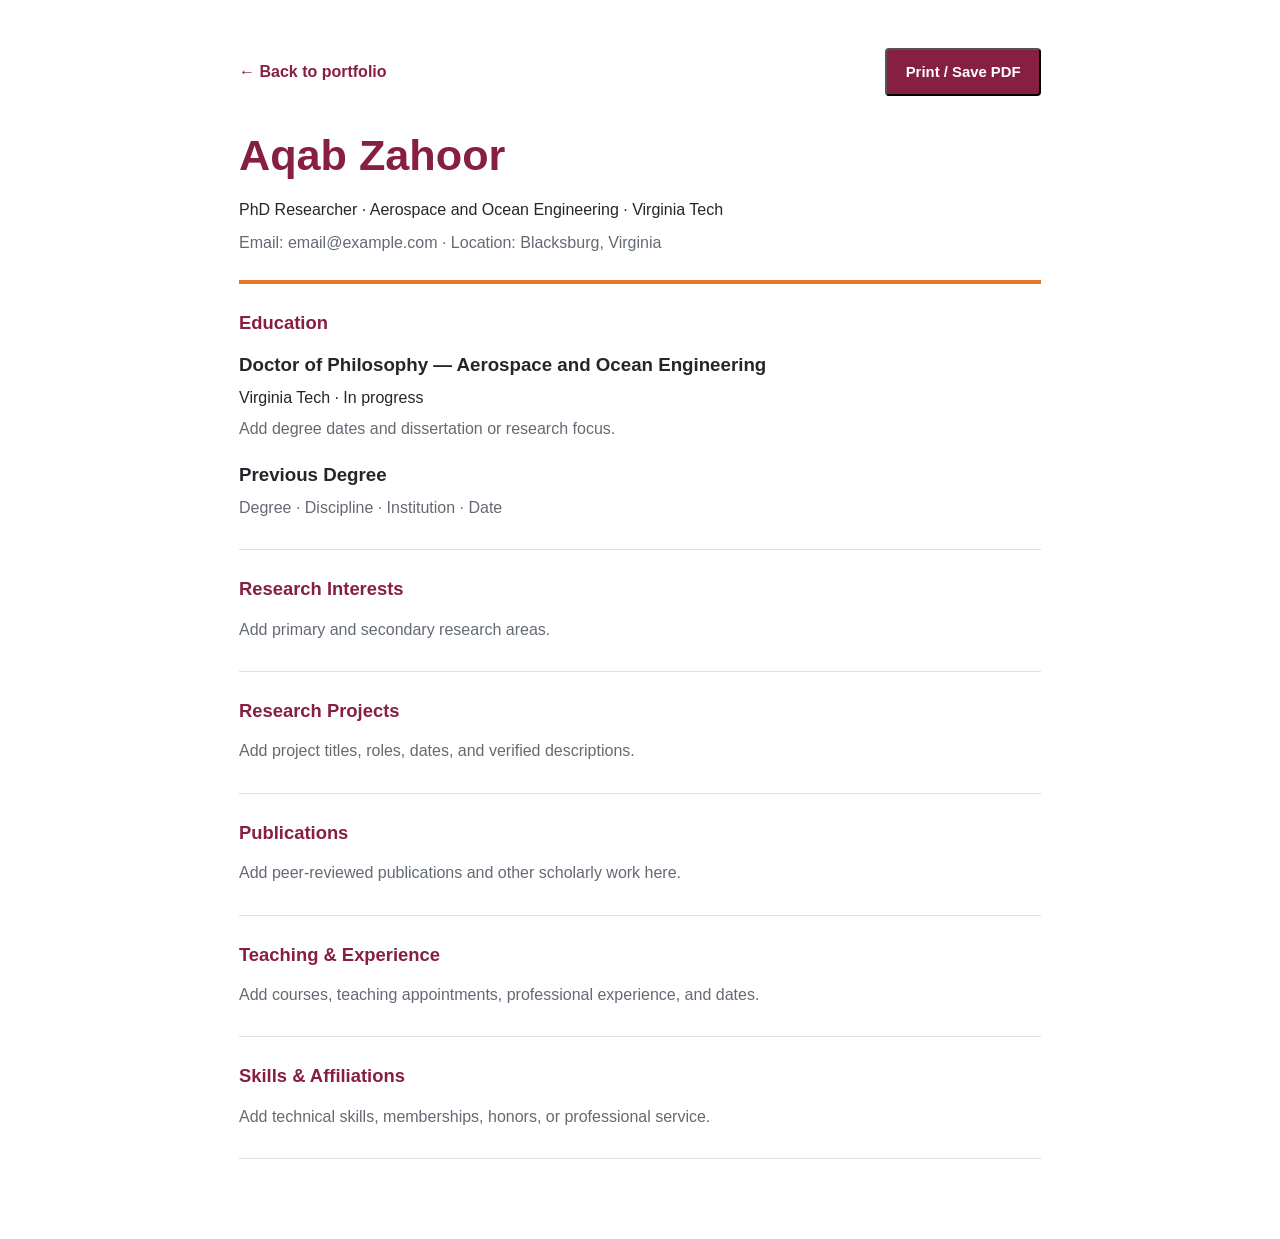
==== cv.html @ 766201db "Add responsive academic portfolio Co-authored-by: copilot-swe-agent[bot] <198982749+Copilot@users.no" ====
<!doctype html>
<html lang="en">
  <head>
    <meta charset="UTF-8">
    <meta name="viewport" content="width=device-width, initial-scale=1.0">
    <title>Curriculum Vitae | Aqab Zahoor</title>
    <link rel="stylesheet" href="styles.css">
    <style>
      .cv-page { max-width: 850px; margin: 0 auto; padding: 48px 24px 80px; }
      .cv-header { border-bottom: 4px solid var(--orange); padding-bottom: 24px; }
      .cv-header h1 { margin: 0; color: var(--maroon); font-size: 2.7rem; }
      .cv-header p { margin: 6px 0 0; }
      .cv-actions { display: flex; justify-content: space-between; align-items: center; margin-bottom: 24px; }
      .cv-section { border-bottom: 1px solid var(--line); padding: 24px 0; }
      .cv-section h2 { color: var(--maroon); font-size: 1.15rem; margin: 0 0 12px; }
      .cv-section h3 { margin: 0; }
      .cv-section p { margin: 4px 0; }
      .placeholder { color: var(--muted); }
      @media print {
        .cv-actions { display: none; }
        .cv-page { max-width: none; padding: 20px; }
      }
    </style>
  </head>
  <body>
    <main class="cv-page">
      <div class="cv-actions">
        <a class="text-link" href="index.html">← Back to portfolio</a>
        <button class="button button-primary" type="button" onclick="window.print()">Print / Save PDF</button>
      </div>
      <header class="cv-header">
        <h1>Aqab Zahoor</h1>
        <p>PhD Researcher · Aerospace and Ocean Engineering · Virginia Tech</p>
        <p class="placeholder">Email: email@example.com · Location: Blacksburg, Virginia</p>
      </header>
      <section class="cv-section">
        <h2>Education</h2>
        <h3>Doctor of Philosophy — Aerospace and Ocean Engineering</h3>
        <p>Virginia Tech · In progress</p>
        <p class="placeholder">Add degree dates and dissertation or research focus.</p>
        <h3 style="margin-top: 18px;">Previous Degree</h3>
        <p class="placeholder">Degree · Discipline · Institution · Date</p>
      </section>
      <section class="cv-section">
        <h2>Research Interests</h2>
        <p class="placeholder">Add primary and secondary research areas.</p>
      </section>
      <section class="cv-section">
        <h2>Research Projects</h2>
        <p class="placeholder">Add project titles, roles, dates, and verified descriptions.</p>
      </section>
      <section class="cv-section">
        <h2>Publications</h2>
        <p class="placeholder">Add peer-reviewed publications and other scholarly work here.</p>
      </section>
      <section class="cv-section">
        <h2>Teaching &amp; Experience</h2>
        <p class="placeholder">Add courses, teaching appointments, professional experience, and dates.</p>
      </section>
      <section class="cv-section">
        <h2>Skills &amp; Affiliations</h2>
        <p class="placeholder">Add technical skills, memberships, honors, or professional service.</p>
      </section>
    </main>
  </body>
</html>
---- styles.css ----
:root {
  --maroon: #861f41;
  --maroon-dark: #5f102e;
  --orange: #e87722;
  --ink: #24262b;
  --muted: #646a73;
  --cream: #f8f5f2;
  --line: #e5dfdc;
  --white: #fff;
}

* { box-sizing: border-box; }
html { scroll-behavior: smooth; }
body {
  margin: 0;
  color: var(--ink);
  background: var(--white);
  font-family: Inter, "Segoe UI", Arial, sans-serif;
  line-height: 1.65;
}
a { color: inherit; }
.sr-only {
  position: absolute;
  width: 1px;
  height: 1px;
  padding: 0;
  margin: -1px;
  overflow: hidden;
  clip: rect(0, 0, 0, 0);
  white-space: nowrap;
  border: 0;
}
.skip-link {
  position: fixed;
  left: 1rem;
  top: -5rem;
  z-index: 100;
  background: var(--white);
  color: var(--maroon);
  padding: .75rem 1rem;
}
.skip-link:focus { top: 1rem; }
.section-container { width: min(1120px, calc(100% - 48px)); margin-inline: auto; }

.site-header {
  position: sticky;
  top: 0;
  z-index: 20;
  background: rgba(255,255,255,.96);
  border-bottom: 1px solid rgba(134,31,65,.08);
  backdrop-filter: blur(10px);
}
.nav-container {
  width: min(1120px, calc(100% - 48px));
  height: 76px;
  margin-inline: auto;
  display: flex;
  align-items: center;
  justify-content: space-between;
}
.brand { display: flex; align-items: center; gap: .75rem; text-decoration: none; font-weight: 800; }
.brand-mark {
  display: grid;
  place-items: center;
  width: 43px;
  height: 43px;
  border-radius: 50%;
  background: var(--maroon);
  color: var(--white);
  letter-spacing: .04em;
}
.nav-menu { display: flex; align-items: center; gap: 1.65rem; }
.nav-menu a { text-decoration: none; font-size: .92rem; font-weight: 700; }
.nav-menu a:hover, .nav-menu a:focus { color: var(--maroon); }
.nav-menu .nav-cv {
  border: 1px solid var(--maroon);
  border-radius: 4px;
  padding: .55rem .8rem;
  color: var(--maroon);
}
.nav-toggle { display: none; }

.hero {
  min-height: 620px;
  display: grid;
  align-items: center;
  background:
    linear-gradient(120deg, rgba(134,31,65,.03), rgba(232,119,34,.06)),
    var(--white);
  border-bottom: 1px solid var(--line);
}
.hero-grid { display: grid; grid-template-columns: 1.35fr .65fr; align-items: center; gap: 6rem; }
.eyebrow {
  margin: 0 0 .7rem;
  color: var(--orange);
  font-size: .78rem;
  font-weight: 800;
  letter-spacing: .16em;
  text-transform: uppercase;
}
.hero h1 { margin: 0; font-size: clamp(3.4rem, 7vw, 6.2rem); line-height: .94; letter-spacing: -.055em; }
.hero h1 span { color: var(--maroon); }
.hero-role { margin: 1rem 0 .5rem; color: var(--maroon); font-size: 1.45rem; font-weight: 750; }
.hero-intro { max-width: 620px; color: var(--muted); font-size: 1.08rem; }
.hero-actions { display: flex; gap: .75rem; margin-top: 2rem; }
.button {
  display: inline-flex;
  min-height: 48px;
  align-items: center;
  justify-content: center;
  border-radius: 4px;
  padding: .75rem 1.15rem;
  text-decoration: none;
  font-weight: 800;
  font-size: .93rem;
}
.button-primary { background: var(--maroon); color: var(--white); }
.button-primary:hover { background: var(--maroon-dark); }
.button-secondary { border: 1px solid var(--line); color: var(--maroon); }
.hero-card {
  position: relative;
  min-height: 390px;
  display: flex;
  flex-direction: column;
  justify-content: flex-end;
  padding: 2rem;
  border-top: 5px solid var(--orange);
  background: var(--maroon);
  color: var(--white);
  box-shadow: 18px 18px 0 #eee6e3;
}
.portrait {
  position: absolute;
  top: 2.5rem;
  left: 50%;
  transform: translateX(-50%);
  width: 170px;
  height: 170px;
  display: grid;
  place-items: center;
  border-radius: 50%;
  border: 8px solid rgba(255,255,255,.14);
  background: var(--white);
  color: var(--maroon);
  font-size: 3.4rem;
  font-weight: 850;
}
.hero-card p { margin: .15rem 0; }
.profile-label { color: #f2b47e; text-transform: uppercase; letter-spacing: .12em; font-size: .7rem; font-weight: 800; }

.section { padding: 88px 0; scroll-margin-top: 76px; }
.section-tinted { background: var(--cream); }
.section-heading { margin-bottom: 2.2rem; }
.section-heading h2, .cv-banner h2 { margin: 0; font-size: clamp(2rem, 4vw, 3.2rem); line-height: 1.1; letter-spacing: -.035em; }
.about-grid { display: grid; grid-template-columns: 1.25fr .75fr; gap: 5rem; }
.about-copy h3, .education-card h3, .experience-grid h3, .contact-card h3 {
  margin: 0 0 1.2rem;
  color: var(--maroon);
  font-size: 1.25rem;
}
.about-copy p { color: var(--muted); }
.education-card { border-left: 3px solid var(--orange); padding-left: 2rem; }
.timeline-item { display: grid; grid-template-columns: 12px 1fr; gap: 1rem; margin-bottom: 1.5rem; }
.timeline-dot { width: 11px; height: 11px; margin-top: .55rem; border-radius: 50%; background: var(--orange); }
.timeline-item h4, .entry h4 { margin: 0; }
.timeline-item p { margin: .15rem 0; }
.meta { color: var(--muted); font-size: .88rem; }

.cards-grid { display: grid; grid-template-columns: repeat(3, 1fr); gap: 1.2rem; }
.card {
  min-height: 255px;
  padding: 1.75rem;
  border: 1px solid var(--line);
  border-top: 4px solid var(--maroon);
  background: var(--white);
}
.card-number { color: var(--orange); font-weight: 850; }
.card h3 { margin: 2.8rem 0 .6rem; }
.card p { color: var(--muted); }

.publication-placeholder {
  display: grid;
  grid-template-columns: 70px 1fr auto;
  align-items: center;
  gap: 1.5rem;
  border: 1px solid var(--line);
  border-left: 5px solid var(--orange);
  padding: 1.8rem;
}
.publication-icon { width: 62px; height: 62px; display: grid; place-items: center; border-radius: 50%; background: var(--cream); color: var(--maroon); font-weight: 850; }
.publication-placeholder h3 { margin: 0; }
.publication-placeholder p { margin: .3rem 0 0; color: var(--muted); }
.text-link { color: var(--maroon); text-decoration: none; font-weight: 800; white-space: nowrap; }

.experience-grid { display: grid; grid-template-columns: 1fr 1fr; gap: 2rem; }
.experience-grid article { padding: 2rem; background: var(--white); border: 1px solid var(--line); }
.entry { display: grid; grid-template-columns: 95px 1fr; gap: 1rem; }
.entry-date { color: var(--orange); font-size: .78rem; font-weight: 800; text-transform: uppercase; }
.entry p { margin: .2rem 0 0; color: var(--muted); }

.cv-banner { padding: 58px 0; background: var(--maroon); color: var(--white); }
.cv-banner-inner { display: flex; align-items: center; justify-content: space-between; gap: 2rem; }
.cv-banner .eyebrow { color: #f2ad78; }
.button-light { background: var(--white); color: var(--maroon); white-space: nowrap; }

.contact-grid { display: grid; grid-template-columns: 1fr 1fr; gap: 1.2rem; }
.contact-card { padding: 2rem; border: 1px solid var(--line); }
.contact-card a { color: var(--maroon); font-weight: 800; }
.contact-card p { color: var(--muted); }
.social-links { display: flex; flex-wrap: wrap; gap: .7rem; }
.social-links a { border: 1px solid var(--line); border-radius: 4px; padding: .55rem .75rem; text-decoration: none; }

footer { border-top: 1px solid var(--line); background: var(--cream); }
.footer-inner { min-height: 84px; display: flex; align-items: center; justify-content: space-between; }
.footer-inner a { color: var(--maroon); text-decoration: none; font-weight: 800; }

@media (max-width: 900px) {
  .nav-toggle { display: grid; gap: 5px; width: 42px; height: 42px; padding: 10px 8px; border: 0; background: transparent; }
  .nav-toggle span:not(.sr-only) { display: block; height: 2px; background: var(--maroon); }
  .nav-menu {
    display: none;
    position: absolute;
    top: 76px;
    left: 0;
    right: 0;
    padding: 1.2rem 24px 1.5rem;
    background: var(--white);
    border-bottom: 1px solid var(--line);
  }
  .nav-menu.open { display: grid; gap: .8rem; }
  .nav-menu .nav-cv { width: fit-content; }
  .hero { min-height: auto; padding: 70px 0; }
  .hero-grid { grid-template-columns: 1fr; gap: 3rem; }
  .hero-card { width: min(380px, 100%); margin-inline: auto; }
  .about-grid, .experience-grid, .contact-grid { grid-template-columns: 1fr; gap: 2.5rem; }
  .cards-grid { grid-template-columns: 1fr 1fr; }
}

@media (max-width: 620px) {
  .section-container, .nav-container { width: min(100% - 32px, 1120px); }
  .nav-container { height: 68px; }
  .nav-menu { top: 68px; }
  .brand { font-size: .92rem; }
  .brand-mark { width: 38px; height: 38px; }
  .hero h1 { font-size: clamp(3rem, 18vw, 4.5rem); }
  .hero-actions { flex-direction: column; align-items: stretch; }
  .section { padding: 64px 0; }
  .cards-grid { grid-template-columns: 1fr; }
  .publication-placeholder { grid-template-columns: 55px 1fr; }
  .publication-placeholder .text-link { grid-column: 2; }
  .publication-icon { width: 55px; height: 55px; }
  .cv-banner-inner { align-items: flex-start; flex-direction: column; }
  .entry { grid-template-columns: 1fr; }
  .footer-inner { padding: 1.2rem 0; }
}

@media print {
  .site-header, footer, .nav-toggle { display: none; }
  body { color: #000; }
}
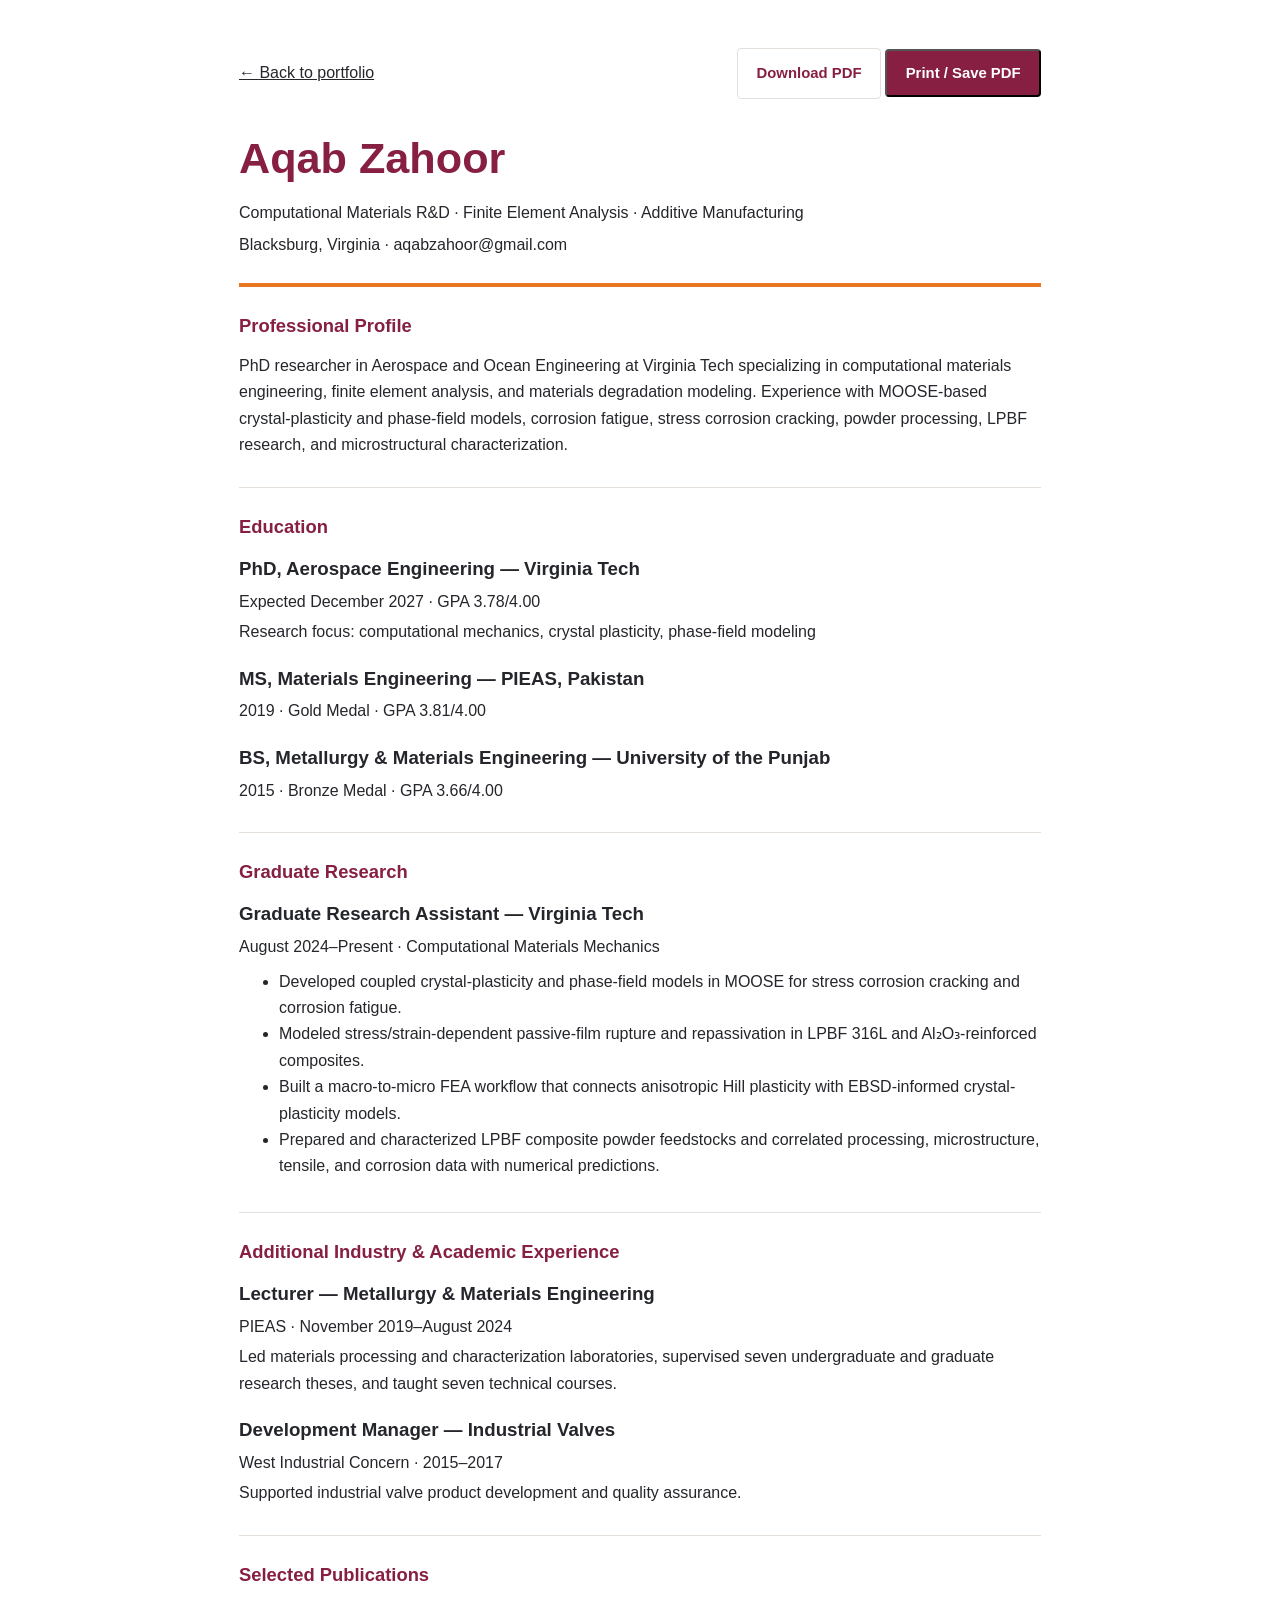
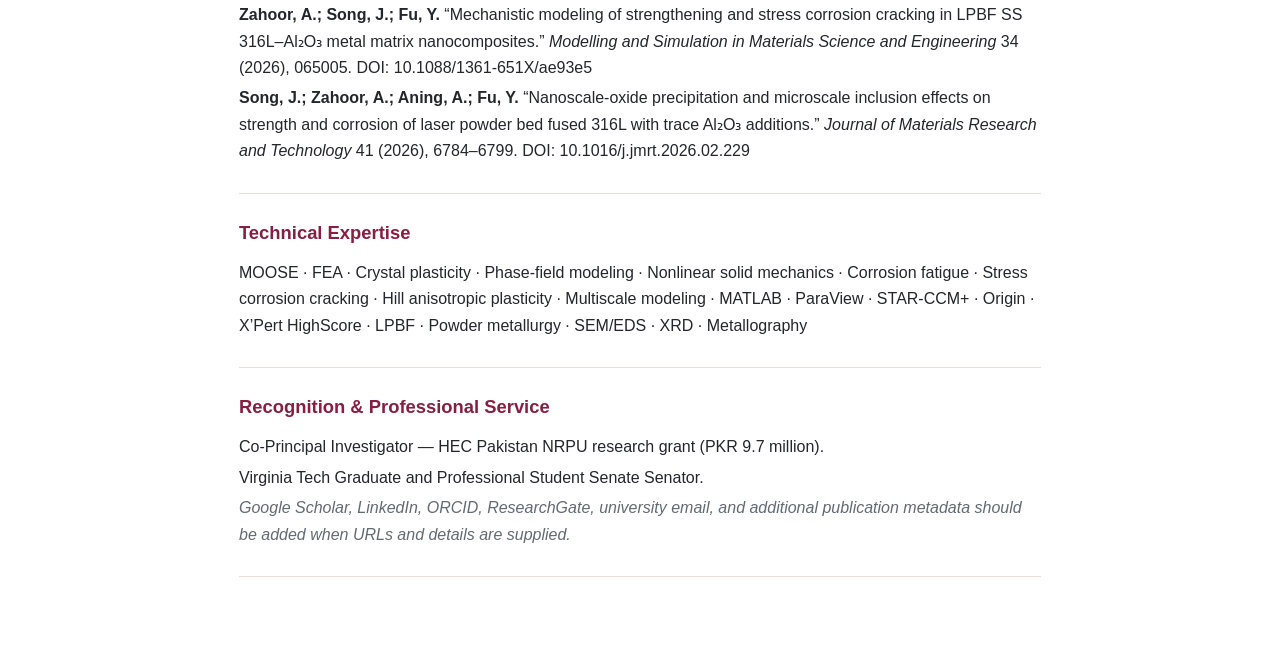
==== commit 5c1d74da: "Enhance academic portfolio website Co-authored-by: copilot-swe-agent[bot] <198982749+Copilot@users.n" ====
--- a/cv.html
+++ b/cv.html
@@ -10,56 +10,88 @@
       .cv-header { border-bottom: 4px solid var(--orange); padding-bottom: 24px; }
       .cv-header h1 { margin: 0; color: var(--maroon); font-size: 2.7rem; }
       .cv-header p { margin: 6px 0 0; }
-      .cv-actions { display: flex; justify-content: space-between; align-items: center; margin-bottom: 24px; }
+      .cv-actions-page { display: flex; justify-content: space-between; align-items: center; margin-bottom: 24px; gap: 1rem; }
       .cv-section { border-bottom: 1px solid var(--line); padding: 24px 0; }
       .cv-section h2 { color: var(--maroon); font-size: 1.15rem; margin: 0 0 12px; }
       .cv-section h3 { margin: 0; }
       .cv-section p { margin: 4px 0; }
-      .placeholder { color: var(--muted); }
+      .cv-section ul { margin: 8px 0; }
+      .placeholder { color: var(--muted); font-style: italic; }
       @media print {
-        .cv-actions { display: none; }
+        .cv-actions-page { display: none; }
         .cv-page { max-width: none; padding: 20px; }
       }
     </style>
   </head>
   <body>
     <main class="cv-page">
-      <div class="cv-actions">
+      <div class="cv-actions-page">
         <a class="text-link" href="index.html">← Back to portfolio</a>
-        <button class="button button-primary" type="button" onclick="window.print()">Print / Save PDF</button>
+        <div>
+          <a class="button button-secondary" href="resume.pdf">Download PDF</a>
+          <button class="button button-primary" type="button" onclick="window.print()">Print / Save PDF</button>
+        </div>
       </div>
       <header class="cv-header">
         <h1>Aqab Zahoor</h1>
-        <p>PhD Researcher · Aerospace and Ocean Engineering · Virginia Tech</p>
-        <p class="placeholder">Email: email@example.com · Location: Blacksburg, Virginia</p>
+        <p>Computational Materials R&amp;D · Finite Element Analysis · Additive Manufacturing</p>
+        <p>Blacksburg, Virginia · aqabzahoor@gmail.com</p>
       </header>
+
+      <section class="cv-section">
+        <h2>Professional Profile</h2>
+        <p>PhD researcher in Aerospace and Ocean Engineering at Virginia Tech specializing in computational materials engineering, finite element analysis, and materials degradation modeling. Experience with MOOSE-based crystal-plasticity and phase-field models, corrosion fatigue, stress corrosion cracking, powder processing, LPBF research, and microstructural characterization.</p>
+      </section>
+
       <section class="cv-section">
         <h2>Education</h2>
-        <h3>Doctor of Philosophy — Aerospace and Ocean Engineering</h3>
-        <p>Virginia Tech · In progress</p>
-        <p class="placeholder">Add degree dates and dissertation or research focus.</p>
-        <h3 style="margin-top: 18px;">Previous Degree</h3>
-        <p class="placeholder">Degree · Discipline · Institution · Date</p>
+        <h3>PhD, Aerospace Engineering — Virginia Tech</h3>
+        <p>Expected December 2027 · GPA 3.78/4.00</p>
+        <p>Research focus: computational mechanics, crystal plasticity, phase-field modeling</p>
+        <h3 style="margin-top:18px;">MS, Materials Engineering — PIEAS, Pakistan</h3>
+        <p>2019 · Gold Medal · GPA 3.81/4.00</p>
+        <h3 style="margin-top:18px;">BS, Metallurgy &amp; Materials Engineering — University of the Punjab</h3>
+        <p>2015 · Bronze Medal · GPA 3.66/4.00</p>
       </section>
+
       <section class="cv-section">
-        <h2>Research Interests</h2>
-        <p class="placeholder">Add primary and secondary research areas.</p>
+        <h2>Graduate Research</h2>
+        <h3>Graduate Research Assistant — Virginia Tech</h3>
+        <p>August 2024–Present · Computational Materials Mechanics</p>
+        <ul>
+          <li>Developed coupled crystal-plasticity and phase-field models in MOOSE for stress corrosion cracking and corrosion fatigue.</li>
+          <li>Modeled stress/strain-dependent passive-film rupture and repassivation in LPBF 316L and Al₂O₃-reinforced composites.</li>
+          <li>Built a macro-to-micro FEA workflow that connects anisotropic Hill plasticity with EBSD-informed crystal-plasticity models.</li>
+          <li>Prepared and characterized LPBF composite powder feedstocks and correlated processing, microstructure, tensile, and corrosion data with numerical predictions.</li>
+        </ul>
       </section>
+
       <section class="cv-section">
-        <h2>Research Projects</h2>
-        <p class="placeholder">Add project titles, roles, dates, and verified descriptions.</p>
+        <h2>Additional Industry &amp; Academic Experience</h2>
+        <h3>Lecturer — Metallurgy &amp; Materials Engineering</h3>
+        <p>PIEAS · November 2019–August 2024</p>
+        <p>Led materials processing and characterization laboratories, supervised seven undergraduate and graduate research theses, and taught seven technical courses.</p>
+        <h3 style="margin-top:18px;">Development Manager — Industrial Valves</h3>
+        <p>West Industrial Concern · 2015–2017</p>
+        <p>Supported industrial valve product development and quality assurance.</p>
       </section>
+
       <section class="cv-section">
-        <h2>Publications</h2>
-        <p class="placeholder">Add peer-reviewed publications and other scholarly work here.</p>
+        <h2>Selected Publications</h2>
+        <p><strong>Zahoor, A.; Song, J.; Fu, Y.</strong> “Mechanistic modeling of strengthening and stress corrosion cracking in LPBF SS 316L–Al₂O₃ metal matrix nanocomposites.” <em>Modelling and Simulation in Materials Science and Engineering</em> 34 (2026), 065005. DOI: 10.1088/1361-651X/ae93e5</p>
+        <p><strong>Song, J.; Zahoor, A.; Aning, A.; Fu, Y.</strong> “Nanoscale-oxide precipitation and microscale inclusion effects on strength and corrosion of laser powder bed fused 316L with trace Al₂O₃ additions.” <em>Journal of Materials Research and Technology</em> 41 (2026), 6784–6799. DOI: 10.1016/j.jmrt.2026.02.229</p>
       </section>
+
       <section class="cv-section">
-        <h2>Teaching &amp; Experience</h2>
-        <p class="placeholder">Add courses, teaching appointments, professional experience, and dates.</p>
+        <h2>Technical Expertise</h2>
+        <p>MOOSE · FEA · Crystal plasticity · Phase-field modeling · Nonlinear solid mechanics · Corrosion fatigue · Stress corrosion cracking · Hill anisotropic plasticity · Multiscale modeling · MATLAB · ParaView · STAR-CCM+ · Origin · X’Pert HighScore · LPBF · Powder metallurgy · SEM/EDS · XRD · Metallography</p>
       </section>
+
       <section class="cv-section">
-        <h2>Skills &amp; Affiliations</h2>
-        <p class="placeholder">Add technical skills, memberships, honors, or professional service.</p>
+        <h2>Recognition &amp; Professional Service</h2>
+        <p>Co-Principal Investigator — HEC Pakistan NRPU research grant (PKR 9.7 million).</p>
+        <p>Virginia Tech Graduate and Professional Student Senate Senator.</p>
+        <p class="placeholder">Google Scholar, LinkedIn, ORCID, ResearchGate, university email, and additional publication metadata should be added when URLs and details are supplied.</p>
       </section>
     </main>
   </body>
--- a/styles.css
+++ b/styles.css
@@ -3,7 +3,7 @@
   --maroon-dark: #5f102e;
   --orange: #e87722;
   --ink: #24262b;
-  --muted: #646a73;
+  --muted: #626a73;
   --cream: #f8f5f2;
   --line: #e5dfdc;
   --white: #fff;
@@ -19,6 +19,7 @@
   line-height: 1.65;
 }
 a { color: inherit; }
+code { color: var(--maroon); }
 .sr-only {
   position: absolute;
   width: 1px;
@@ -46,19 +47,20 @@
   position: sticky;
   top: 0;
   z-index: 20;
-  background: rgba(255,255,255,.96);
+  background: rgba(255,255,255,.97);
   border-bottom: 1px solid rgba(134,31,65,.08);
   backdrop-filter: blur(10px);
 }
 .nav-container {
   width: min(1120px, calc(100% - 48px));
-  height: 76px;
+  min-height: 76px;
   margin-inline: auto;
   display: flex;
   align-items: center;
   justify-content: space-between;
-}
-.brand { display: flex; align-items: center; gap: .75rem; text-decoration: none; font-weight: 800; }
+  gap: 1.5rem;
+}
+.brand { display: flex; align-items: center; gap: .75rem; text-decoration: none; font-weight: 800; flex-shrink: 0; }
 .brand-mark {
   display: grid;
   place-items: center;
@@ -69,24 +71,16 @@
   color: var(--white);
   letter-spacing: .04em;
 }
-.nav-menu { display: flex; align-items: center; gap: 1.65rem; }
-.nav-menu a { text-decoration: none; font-size: .92rem; font-weight: 700; }
+.nav-menu { display: flex; align-items: center; gap: clamp(.65rem, 1.5vw, 1.35rem); }
+.nav-menu a { text-decoration: none; font-size: .88rem; font-weight: 700; }
 .nav-menu a:hover, .nav-menu a:focus { color: var(--maroon); }
-.nav-menu .nav-cv {
-  border: 1px solid var(--maroon);
-  border-radius: 4px;
-  padding: .55rem .8rem;
-  color: var(--maroon);
-}
 .nav-toggle { display: none; }
 
 .hero {
   min-height: 620px;
   display: grid;
   align-items: center;
-  background:
-    linear-gradient(120deg, rgba(134,31,65,.03), rgba(232,119,34,.06)),
-    var(--white);
+  background: linear-gradient(120deg, rgba(134,31,65,.03), rgba(232,119,34,.06)), var(--white);
   border-bottom: 1px solid var(--line);
 }
 .hero-grid { display: grid; grid-template-columns: 1.35fr .65fr; align-items: center; gap: 6rem; }
@@ -100,9 +94,9 @@
 }
 .hero h1 { margin: 0; font-size: clamp(3.4rem, 7vw, 6.2rem); line-height: .94; letter-spacing: -.055em; }
 .hero h1 span { color: var(--maroon); }
-.hero-role { margin: 1rem 0 .5rem; color: var(--maroon); font-size: 1.45rem; font-weight: 750; }
+.hero-role { margin: 1rem 0 .5rem; color: var(--maroon); font-size: 1.35rem; font-weight: 750; }
 .hero-intro { max-width: 620px; color: var(--muted); font-size: 1.08rem; }
-.hero-actions { display: flex; gap: .75rem; margin-top: 2rem; }
+.hero-actions, .cv-actions { display: flex; gap: .75rem; margin-top: 2rem; flex-wrap: wrap; }
 .button {
   display: inline-flex;
   min-height: 48px;
@@ -144,7 +138,9 @@
   color: var(--maroon);
   font-size: 3.4rem;
   font-weight: 850;
-}
+  overflow: hidden;
+}
+.portrait img { width: 100%; height: 100%; object-fit: cover; }
 .hero-card p { margin: .15rem 0; }
 .profile-label { color: #f2b47e; text-transform: uppercase; letter-spacing: .12em; font-size: .7rem; font-weight: 800; }
 
@@ -152,13 +148,23 @@
 .section-tinted { background: var(--cream); }
 .section-heading { margin-bottom: 2.2rem; }
 .section-heading h2, .cv-banner h2 { margin: 0; font-size: clamp(2rem, 4vw, 3.2rem); line-height: 1.1; letter-spacing: -.035em; }
+.section-heading > p:last-child { max-width: 780px; color: var(--muted); }
 .about-grid { display: grid; grid-template-columns: 1.25fr .75fr; gap: 5rem; }
-.about-copy h3, .education-card h3, .experience-grid h3, .contact-card h3 {
+.about-copy h3, .education-card h3, .experience-grid h3, .contact-card h3, .skills-panel h3 {
   margin: 0 0 1.2rem;
   color: var(--maroon);
   font-size: 1.25rem;
 }
 .about-copy p { color: var(--muted); }
+.tag-list { display: flex; flex-wrap: wrap; gap: .55rem; margin-top: 1.4rem; }
+.tag-list span {
+  background: #eee7e9;
+  color: var(--maroon-dark);
+  border-radius: 999px;
+  padding: .42rem .72rem;
+  font-size: .82rem;
+  font-weight: 750;
+}
 .education-card { border-left: 3px solid var(--orange); padding-left: 2rem; }
 .timeline-item { display: grid; grid-template-columns: 12px 1fr; gap: 1rem; margin-bottom: 1.5rem; }
 .timeline-dot { width: 11px; height: 11px; margin-top: .55rem; border-radius: 50%; background: var(--orange); }
@@ -166,49 +172,111 @@
 .timeline-item p { margin: .15rem 0; }
 .meta { color: var(--muted); font-size: .88rem; }
 
-.cards-grid { display: grid; grid-template-columns: repeat(3, 1fr); gap: 1.2rem; }
-.card {
-  min-height: 255px;
-  padding: 1.75rem;
+.research-list { display: grid; gap: 1.5rem; }
+.research-feature {
+  display: grid;
+  grid-template-columns: minmax(280px, .85fr) 1.15fr;
+  min-height: 320px;
   border: 1px solid var(--line);
-  border-top: 4px solid var(--maroon);
-  background: var(--white);
-}
-.card-number { color: var(--orange); font-weight: 850; }
-.card h3 { margin: 2.8rem 0 .6rem; }
-.card p { color: var(--muted); }
-
-.publication-placeholder {
-  display: grid;
-  grid-template-columns: 70px 1fr auto;
-  align-items: center;
+  background: var(--white);
+  overflow: hidden;
+}
+.research-feature.reverse { grid-template-columns: 1.15fr minmax(280px, .85fr); }
+.research-feature.reverse .research-visual { order: 2; }
+.research-visual {
+  min-height: 320px;
+  display: flex;
+  flex-direction: column;
+  align-items: center;
+  justify-content: center;
+  gap: .5rem;
+  background:
+    linear-gradient(135deg, rgba(134,31,65,.88), rgba(95,16,46,.88)),
+    repeating-linear-gradient(45deg, transparent 0 16px, rgba(255,255,255,.08) 16px 17px);
+  color: var(--white);
+  text-align: center;
+  padding: 2rem;
+}
+.research-visual span { font-size: 1.25rem; font-weight: 850; }
+.research-visual small { color: #f2d5df; }
+.research-visual img { width: 100%; height: 100%; max-height: 320px; object-fit: cover; }
+.research-copy { padding: 2.1rem 2.3rem; }
+.research-index { color: var(--orange); font-weight: 850; margin: 0 0 .5rem; }
+.research-copy h3 { margin: 0 0 .7rem; font-size: 1.35rem; color: var(--maroon); }
+.research-copy p { color: var(--muted); }
+.research-copy ul { margin: 1rem 0 0; padding-left: 1.2rem; color: var(--muted); }
+
+.animation-grid { display: grid; grid-template-columns: repeat(3, 1fr); gap: 1.2rem; }
+.animation-card { border: 1px solid var(--line); background: var(--white); box-shadow: 0 8px 24px rgba(36,38,43,.05); }
+.media-placeholder {
+  aspect-ratio: 16/9;
+  display: flex;
+  flex-direction: column;
+  align-items: center;
+  justify-content: center;
+  background: linear-gradient(135deg, #252b35, #4b1f32);
+  color: var(--white);
+  text-align: center;
+}
+.media-placeholder span { font-weight: 850; }
+.media-placeholder small { color: #d8c6cf; }
+.media-placeholder video, .media-placeholder img { width: 100%; height: 100%; object-fit: contain; }
+.animation-body { padding: 1.25rem; }
+.animation-body h3 { margin: 0 0 .45rem; color: var(--maroon); font-size: 1.05rem; }
+.animation-body p { min-height: 4.8em; color: var(--muted); font-size: .92rem; }
+.download-button, .pdf-button {
+  border: 1px solid var(--line);
+  border-radius: 4px;
+  background: var(--white);
+  color: var(--muted);
+  padding: .55rem .75rem;
+  font-weight: 750;
+  text-decoration: none;
+}
+.download-button:enabled, .pdf-button:enabled { border-color: var(--maroon); color: var(--maroon); cursor: pointer; }
+
+.publication-list { display: grid; gap: 1rem; }
+.publication {
+  display: grid;
+  grid-template-columns: 82px 1fr;
   gap: 1.5rem;
   border: 1px solid var(--line);
   border-left: 5px solid var(--orange);
-  padding: 1.8rem;
-}
-.publication-icon { width: 62px; height: 62px; display: grid; place-items: center; border-radius: 50%; background: var(--cream); color: var(--maroon); font-weight: 850; }
-.publication-placeholder h3 { margin: 0; }
-.publication-placeholder p { margin: .3rem 0 0; color: var(--muted); }
-.text-link { color: var(--maroon); text-decoration: none; font-weight: 800; white-space: nowrap; }
+  background: var(--white);
+  padding: 1.55rem;
+}
+.publication-year { color: var(--orange); font-size: 1.1rem; font-weight: 850; }
+.publication h3 { margin: 0 0 .45rem; line-height: 1.45; }
+.publication p { margin: .2rem 0; }
+.authors { font-weight: 700; }
+.journal { color: var(--muted); }
+.publication-actions { display: flex; flex-wrap: wrap; gap: .7rem; margin-top: 1rem; }
+.publication-actions a { border: 1px solid var(--maroon); border-radius: 4px; color: var(--maroon); padding: .5rem .75rem; text-decoration: none; font-weight: 800; }
 
 .experience-grid { display: grid; grid-template-columns: 1fr 1fr; gap: 2rem; }
 .experience-grid article { padding: 2rem; background: var(--white); border: 1px solid var(--line); }
-.entry { display: grid; grid-template-columns: 95px 1fr; gap: 1rem; }
+.entry { display: grid; grid-template-columns: 95px 1fr; gap: 1rem; margin-bottom: 1.8rem; }
 .entry-date { color: var(--orange); font-size: .78rem; font-weight: 800; text-transform: uppercase; }
 .entry p { margin: .2rem 0 0; color: var(--muted); }
+.skills-panel { margin-top: 1.5rem; padding: 1.8rem 2rem; border: 1px solid var(--line); }
+.skills-panel .tag-list { margin-top: 0; }
 
 .cv-banner { padding: 58px 0; background: var(--maroon); color: var(--white); }
 .cv-banner-inner { display: flex; align-items: center; justify-content: space-between; gap: 2rem; }
 .cv-banner .eyebrow { color: #f2ad78; }
+.cv-banner p:last-child { color: #eadbe2; }
+.cv-actions { margin-top: 0; }
 .button-light { background: var(--white); color: var(--maroon); white-space: nowrap; }
+.button-outline-light { border: 1px solid rgba(255,255,255,.65); color: var(--white); white-space: nowrap; }
 
 .contact-grid { display: grid; grid-template-columns: 1fr 1fr; gap: 1.2rem; }
 .contact-card { padding: 2rem; border: 1px solid var(--line); }
 .contact-card a { color: var(--maroon); font-weight: 800; }
 .contact-card p { color: var(--muted); }
+.contact-card .incomplete { font-size: .86rem; font-style: italic; }
 .social-links { display: flex; flex-wrap: wrap; gap: .7rem; }
-.social-links a { border: 1px solid var(--line); border-radius: 4px; padding: .55rem .75rem; text-decoration: none; }
+.social-links a, .disabled-link { border: 1px solid var(--line); border-radius: 4px; padding: .55rem .75rem; text-decoration: none; }
+.disabled-link { color: var(--muted); font-size: .88rem; }
 
 footer { border-top: 1px solid var(--line); background: var(--cream); }
 .footer-inner { min-height: 84px; display: flex; align-items: center; justify-content: space-between; }
@@ -233,28 +301,37 @@
   .hero-grid { grid-template-columns: 1fr; gap: 3rem; }
   .hero-card { width: min(380px, 100%); margin-inline: auto; }
   .about-grid, .experience-grid, .contact-grid { grid-template-columns: 1fr; gap: 2.5rem; }
-  .cards-grid { grid-template-columns: 1fr 1fr; }
+  .animation-grid { grid-template-columns: 1fr 1fr; }
+  .research-feature, .research-feature.reverse { grid-template-columns: 1fr; }
+  .research-feature.reverse .research-visual { order: 0; }
 }
 
 @media (max-width: 620px) {
   .section-container, .nav-container { width: min(100% - 32px, 1120px); }
-  .nav-container { height: 68px; }
+  .nav-container { min-height: 68px; }
   .nav-menu { top: 68px; }
   .brand { font-size: .92rem; }
   .brand-mark { width: 38px; height: 38px; }
   .hero h1 { font-size: clamp(3rem, 18vw, 4.5rem); }
   .hero-actions { flex-direction: column; align-items: stretch; }
   .section { padding: 64px 0; }
-  .cards-grid { grid-template-columns: 1fr; }
-  .publication-placeholder { grid-template-columns: 55px 1fr; }
-  .publication-placeholder .text-link { grid-column: 2; }
-  .publication-icon { width: 55px; height: 55px; }
+  .animation-grid { grid-template-columns: 1fr; }
+  .publication { grid-template-columns: 1fr; }
   .cv-banner-inner { align-items: flex-start; flex-direction: column; }
+  .cv-actions { width: 100%; }
+  .cv-actions .button { width: 100%; }
   .entry { grid-template-columns: 1fr; }
   .footer-inner { padding: 1.2rem 0; }
+  .research-visual { min-height: 220px; }
+  .research-copy { padding: 1.6rem; }
+}
+
+@media (prefers-reduced-motion: reduce) {
+  html { scroll-behavior: auto; }
 }
 
 @media print {
-  .site-header, footer, .nav-toggle { display: none; }
+  .site-header, footer, .nav-toggle, .hero-actions { display: none; }
   body { color: #000; }
-}
+  .hero { min-height: auto; padding: 40px 0; }
+}
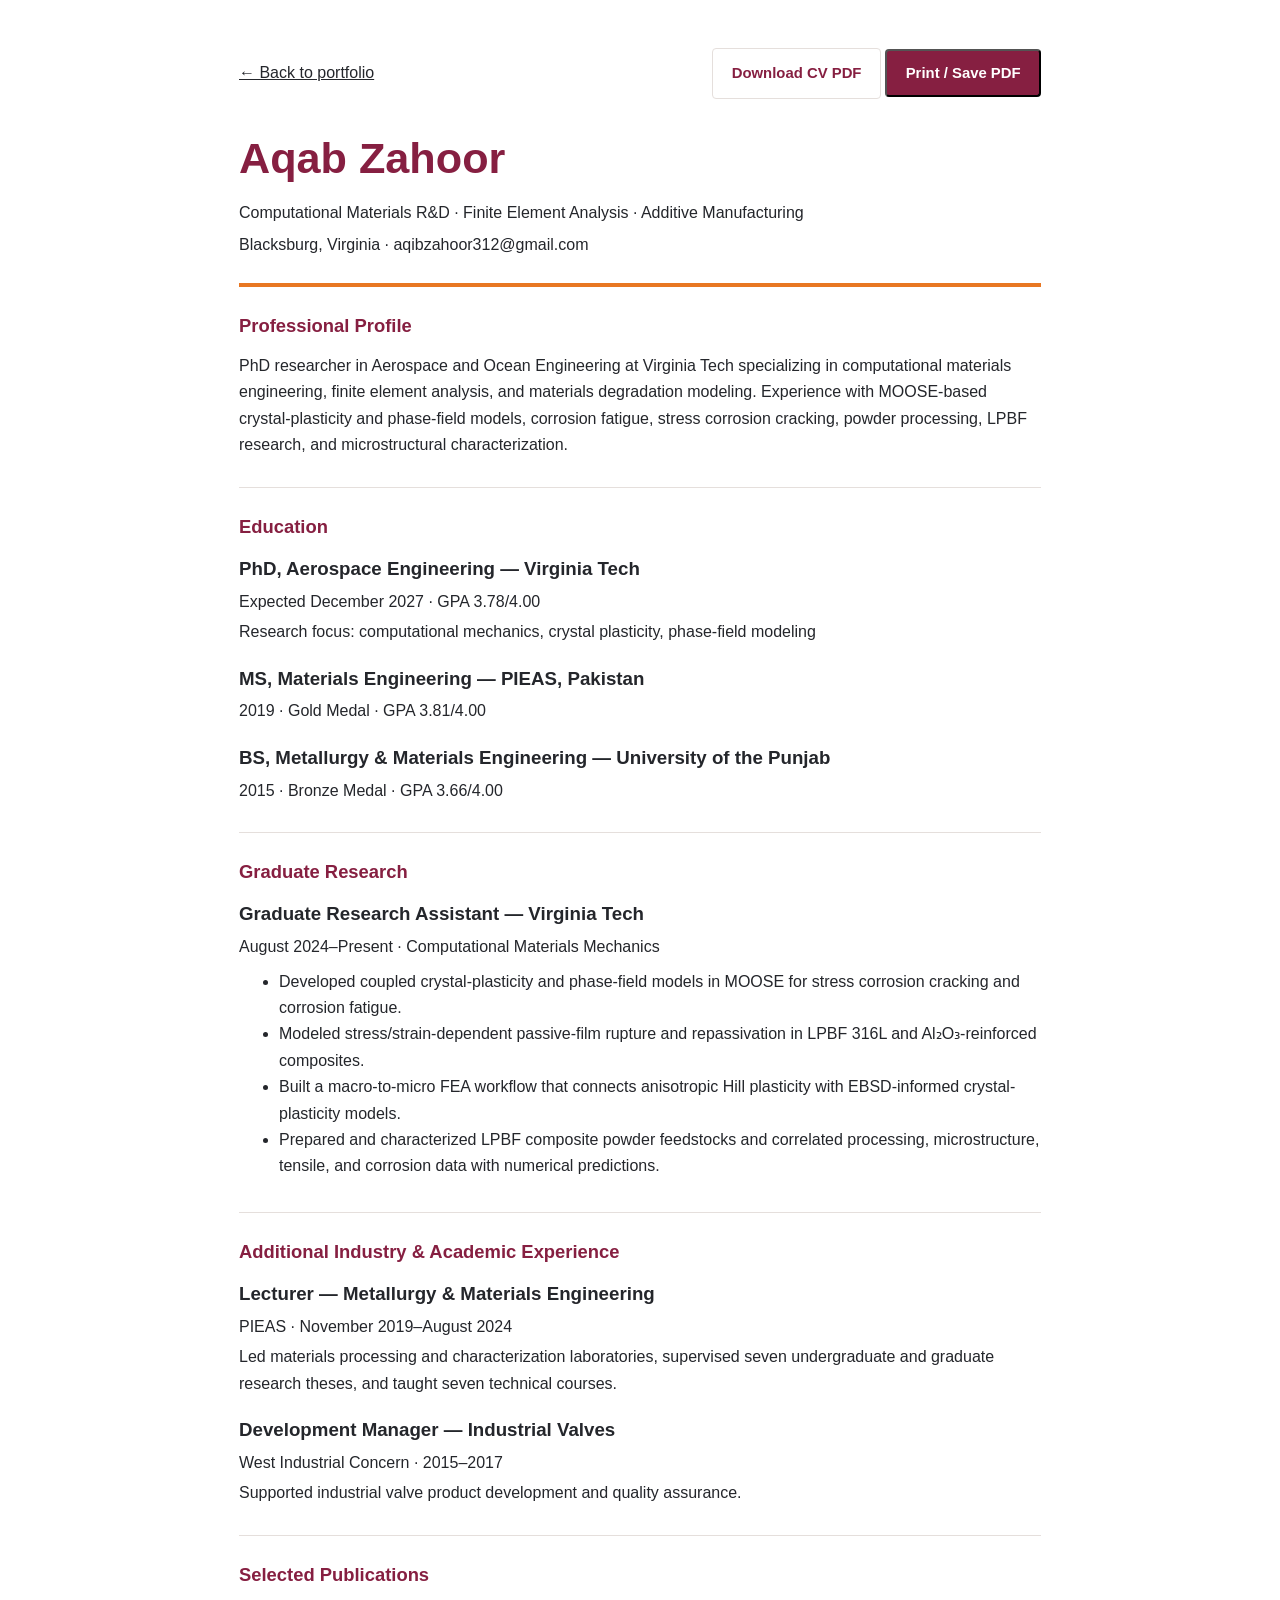
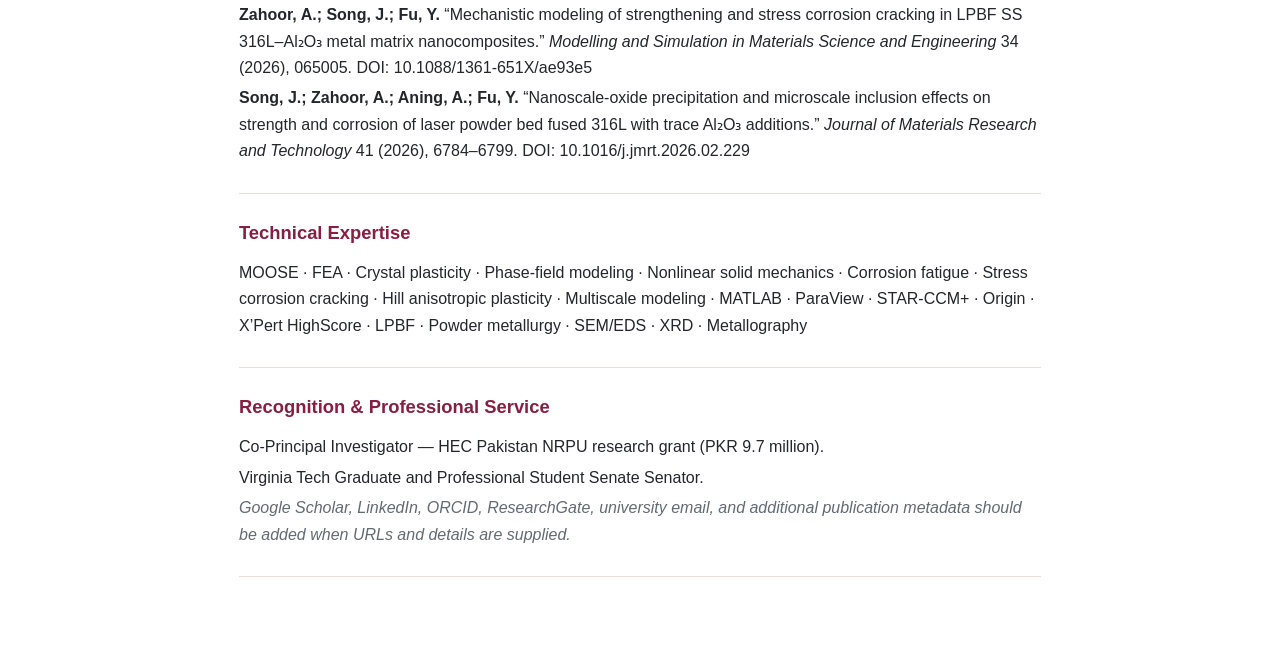
==== commit 01ac5e05: "Use uploaded CV PDF for downloads Co-authored-by: copilot-swe-agent[bot] <198982749+Copilot@users.no" ====
--- a/cv.html
+++ b/cv.html
@@ -28,14 +28,14 @@
       <div class="cv-actions-page">
         <a class="text-link" href="index.html">← Back to portfolio</a>
         <div>
-          <a class="button button-secondary" href="resume.pdf">Download PDF</a>
+          <a class="button button-secondary" href="Aqab_Zahoor_CV.pdf" download>Download CV PDF</a>
           <button class="button button-primary" type="button" onclick="window.print()">Print / Save PDF</button>
         </div>
       </div>
       <header class="cv-header">
         <h1>Aqab Zahoor</h1>
         <p>Computational Materials R&amp;D · Finite Element Analysis · Additive Manufacturing</p>
-        <p>Blacksburg, Virginia · aqabzahoor@gmail.com</p>
+        <p>Blacksburg, Virginia · aqibzahoor312@gmail.com</p>
       </header>
 
       <section class="cv-section">
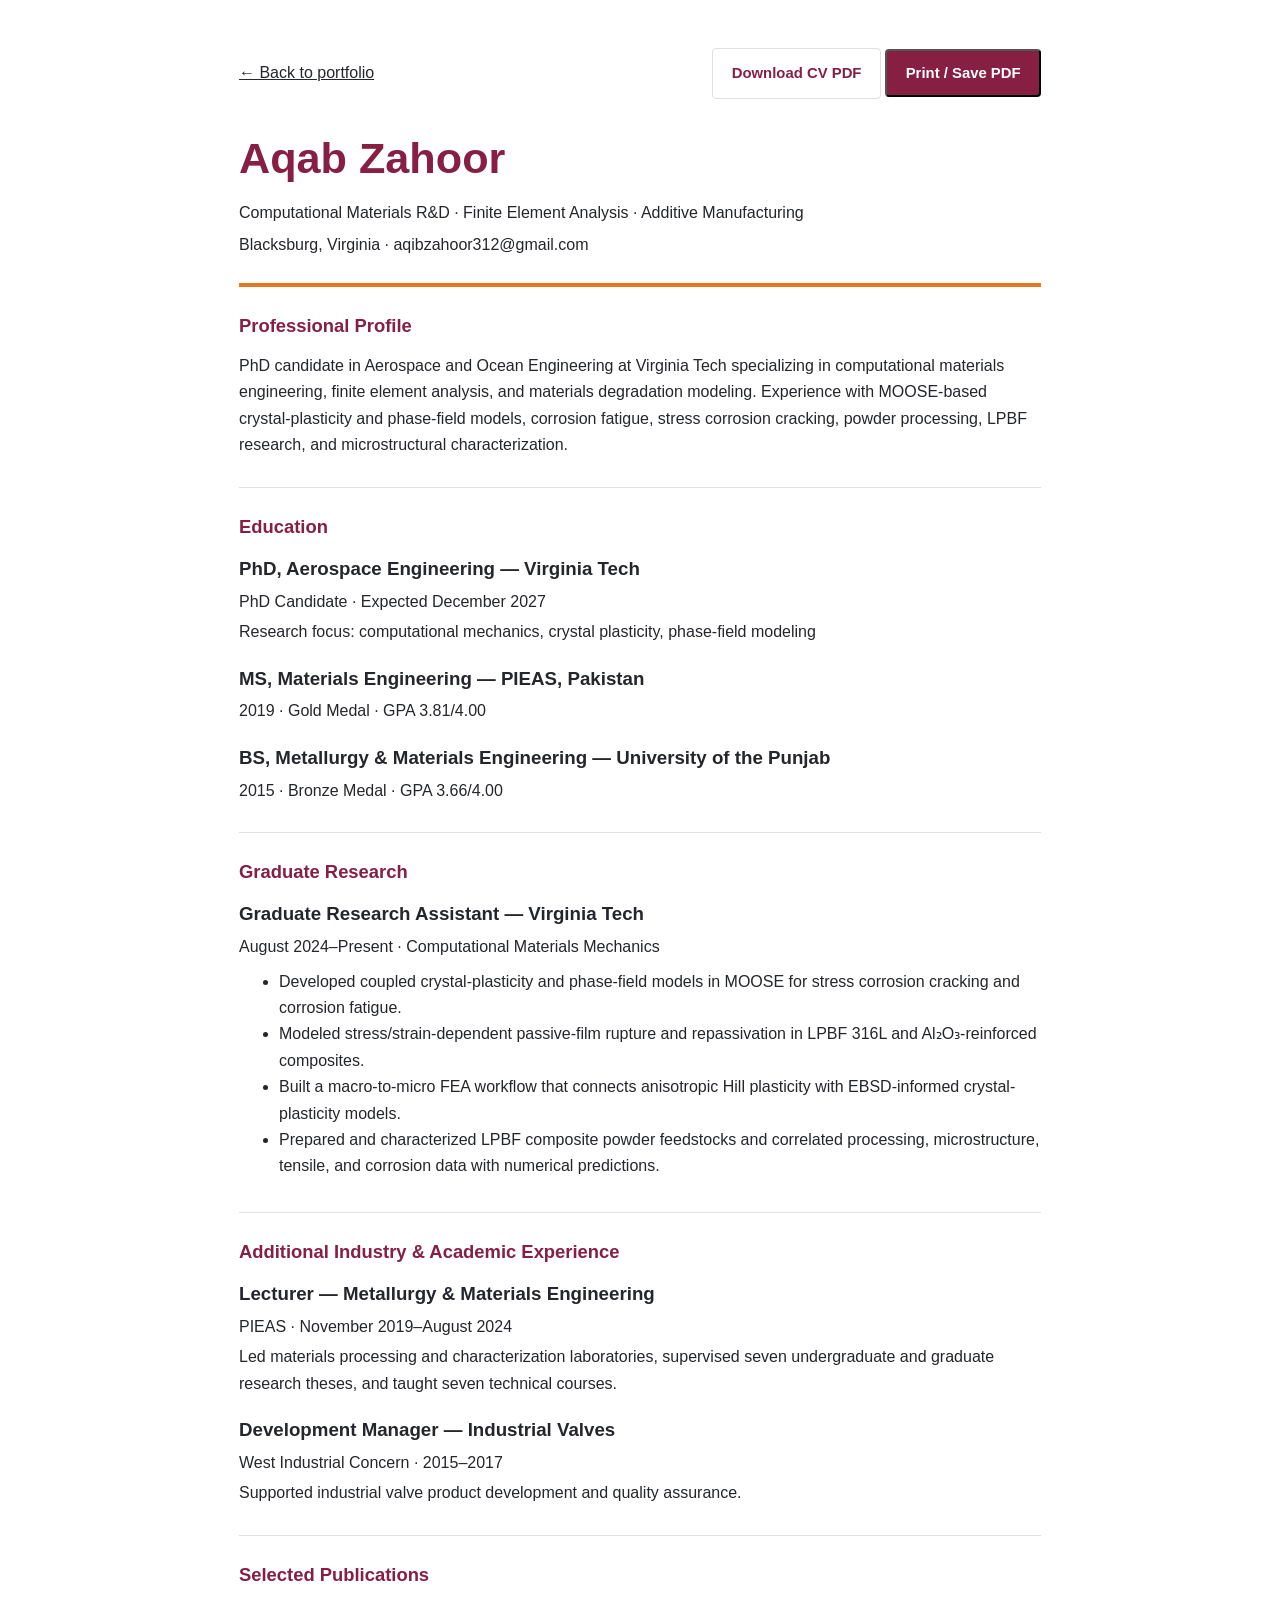
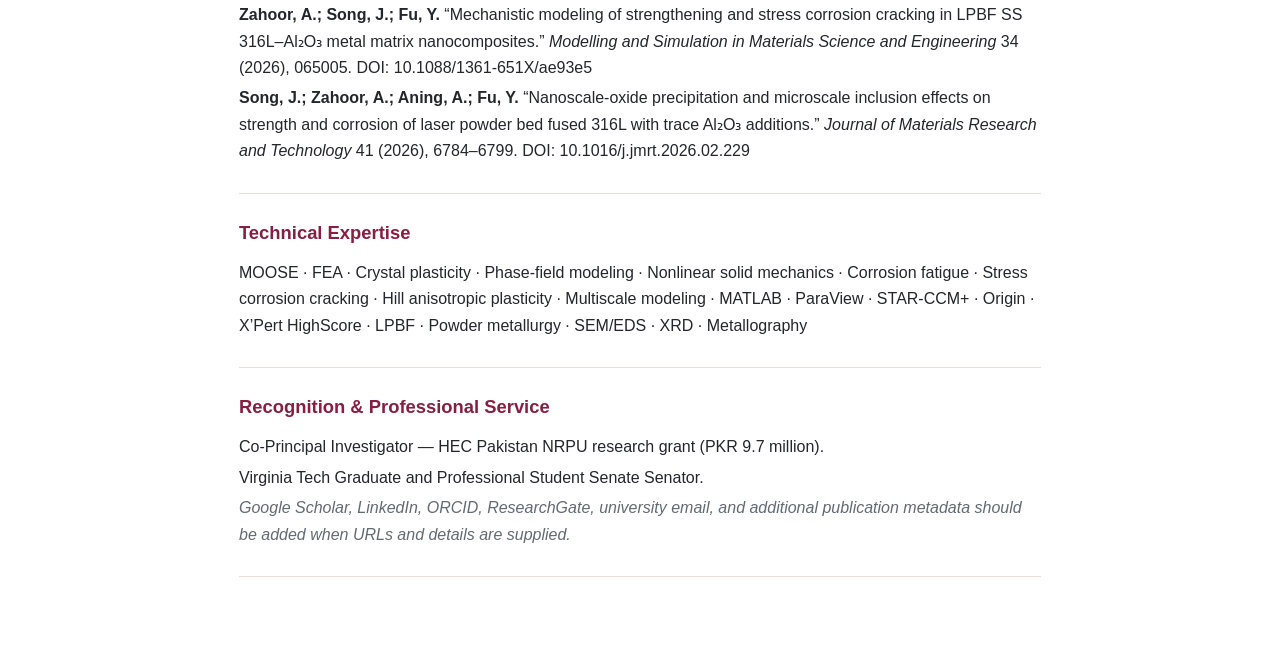
==== commit 26917954: "Update PhD candidate wording in HTML CV" ====
--- a/cv.html
+++ b/cv.html
@@ -40,13 +40,13 @@
 
       <section class="cv-section">
         <h2>Professional Profile</h2>
-        <p>PhD researcher in Aerospace and Ocean Engineering at Virginia Tech specializing in computational materials engineering, finite element analysis, and materials degradation modeling. Experience with MOOSE-based crystal-plasticity and phase-field models, corrosion fatigue, stress corrosion cracking, powder processing, LPBF research, and microstructural characterization.</p>
+        <p>PhD candidate in Aerospace and Ocean Engineering at Virginia Tech specializing in computational materials engineering, finite element analysis, and materials degradation modeling. Experience with MOOSE-based crystal-plasticity and phase-field models, corrosion fatigue, stress corrosion cracking, powder processing, LPBF research, and microstructural characterization.</p>
       </section>
 
       <section class="cv-section">
         <h2>Education</h2>
         <h3>PhD, Aerospace Engineering — Virginia Tech</h3>
-        <p>Expected December 2027 · GPA 3.78/4.00</p>
+        <p>PhD Candidate · Expected December 2027</p>
         <p>Research focus: computational mechanics, crystal plasticity, phase-field modeling</p>
         <h3 style="margin-top:18px;">MS, Materials Engineering — PIEAS, Pakistan</h3>
         <p>2019 · Gold Medal · GPA 3.81/4.00</p>
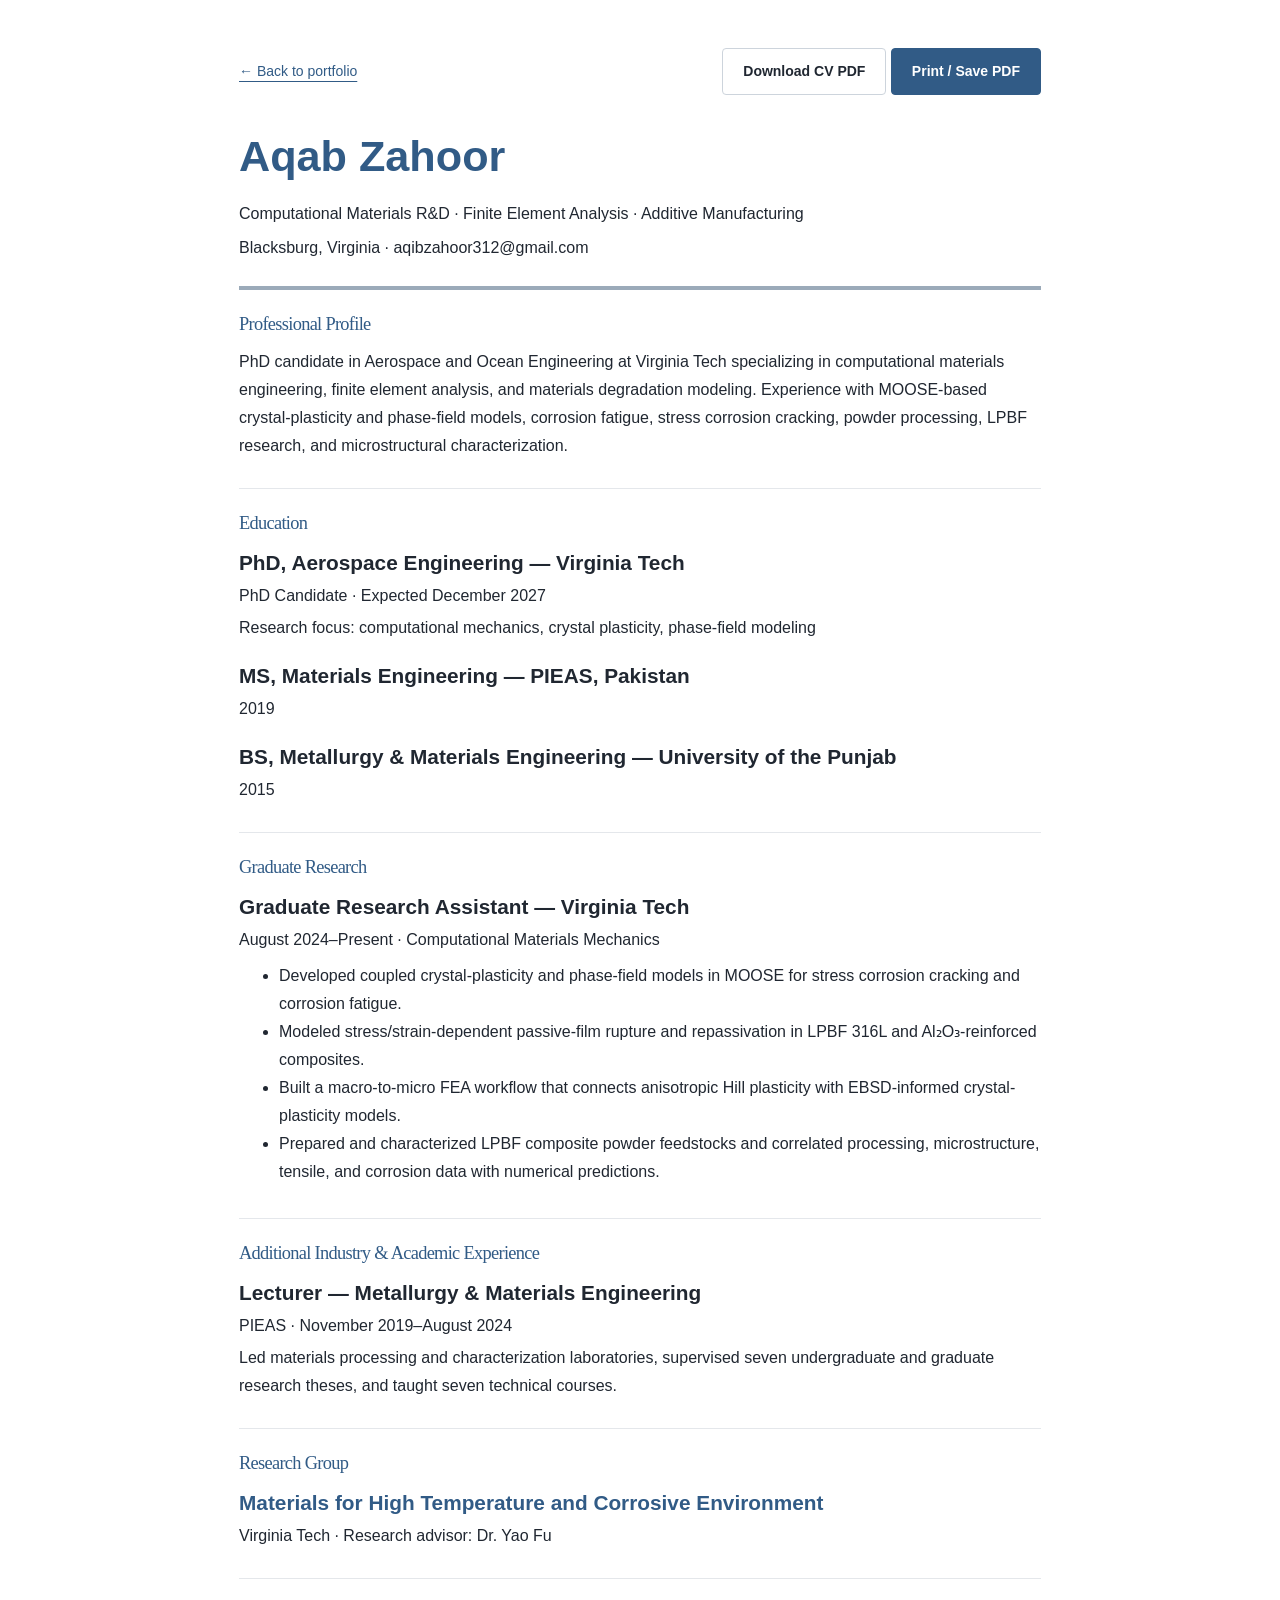
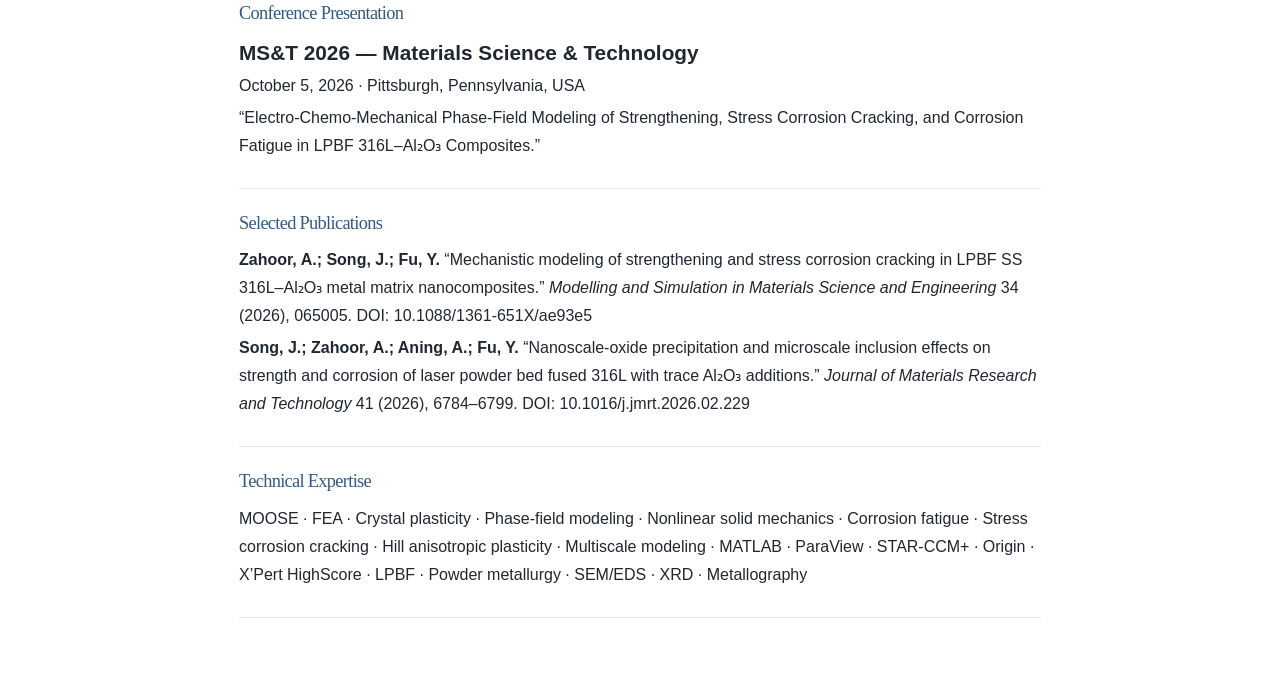
==== commit 84a40232: "Add education, experience, MS&T 2026 and Virginia Tech research group" ====
--- a/cv.html
+++ b/cv.html
@@ -49,9 +49,9 @@
         <p>PhD Candidate · Expected December 2027</p>
         <p>Research focus: computational mechanics, crystal plasticity, phase-field modeling</p>
         <h3 style="margin-top:18px;">MS, Materials Engineering — PIEAS, Pakistan</h3>
-        <p>2019 · Gold Medal · GPA 3.81/4.00</p>
+        <p>2019</p>
         <h3 style="margin-top:18px;">BS, Metallurgy &amp; Materials Engineering — University of the Punjab</h3>
-        <p>2015 · Bronze Medal · GPA 3.66/4.00</p>
+        <p>2015</p>
       </section>
 
       <section class="cv-section">
@@ -71,11 +71,19 @@
         <h3>Lecturer — Metallurgy &amp; Materials Engineering</h3>
         <p>PIEAS · November 2019–August 2024</p>
         <p>Led materials processing and characterization laboratories, supervised seven undergraduate and graduate research theses, and taught seven technical courses.</p>
-        <h3 style="margin-top:18px;">Development Manager — Industrial Valves</h3>
-        <p>West Industrial Concern · 2015–2017</p>
-        <p>Supported industrial valve product development and quality assurance.</p>
       </section>
 
+      <section class="cv-section">
+        <h2>Research Group</h2>
+        <h3><a href="https://www.aoe.vt.edu/people/faculty/fu/materials-for-high-temperature-and-corrosive-environment.html">Materials for High Temperature and Corrosive Environment</a></h3>
+        <p>Virginia Tech · Research advisor: Dr. Yao Fu</p>
+      </section>
+      <section class="cv-section">
+        <h2>Conference Presentation</h2>
+        <h3>MS&amp;T 2026 — Materials Science &amp; Technology</h3>
+        <p>October 5, 2026 · Pittsburgh, Pennsylvania, USA</p>
+        <p>“Electro-Chemo-Mechanical Phase-Field Modeling of Strengthening, Stress Corrosion Cracking, and Corrosion Fatigue in LPBF 316L–Al₂O₃ Composites.”</p>
+      </section>
       <section class="cv-section">
         <h2>Selected Publications</h2>
         <p><strong>Zahoor, A.; Song, J.; Fu, Y.</strong> “Mechanistic modeling of strengthening and stress corrosion cracking in LPBF SS 316L–Al₂O₃ metal matrix nanocomposites.” <em>Modelling and Simulation in Materials Science and Engineering</em> 34 (2026), 065005. DOI: 10.1088/1361-651X/ae93e5</p>
@@ -87,12 +95,6 @@
         <p>MOOSE · FEA · Crystal plasticity · Phase-field modeling · Nonlinear solid mechanics · Corrosion fatigue · Stress corrosion cracking · Hill anisotropic plasticity · Multiscale modeling · MATLAB · ParaView · STAR-CCM+ · Origin · X’Pert HighScore · LPBF · Powder metallurgy · SEM/EDS · XRD · Metallography</p>
       </section>
 
-      <section class="cv-section">
-        <h2>Recognition &amp; Professional Service</h2>
-        <p>Co-Principal Investigator — HEC Pakistan NRPU research grant (PKR 9.7 million).</p>
-        <p>Virginia Tech Graduate and Professional Student Senate Senator.</p>
-        <p class="placeholder">Google Scholar, LinkedIn, ORCID, ResearchGate, university email, and additional publication metadata should be added when URLs and details are supplied.</p>
-      </section>
     </main>
   </body>
 </html>
--- a/styles.css
+++ b/styles.css
@@ -1,337 +1,23 @@
-:root {
-  --maroon: #861f41;
-  --maroon-dark: #5f102e;
-  --orange: #e87722;
-  --ink: #24262b;
-  --muted: #626a73;
-  --cream: #f8f5f2;
-  --line: #e5dfdc;
-  --white: #fff;
-}
+:root{--ink:#202731;--muted:#626b77;--accent:#315b86;--line:#e4e7eb;--white:#fff;--maroon:var(--accent);--orange:#9baab9;--maroon-dark:#274c70;--cream:#fff;font-family:Inter,'Segoe UI',Arial,sans-serif;color:var(--ink);background:#fff;font-synthesis:none}*{box-sizing:border-box}html{scroll-behavior:smooth;scroll-padding-top:105px}body{margin:0;font-size:16px;line-height:1.75;background:#fff}h1,h2,h3,h4,p,figure{margin:0}a{color:var(--accent);text-decoration:none;text-underline-offset:5px}a:hover{text-decoration:underline}button,input{font:inherit}button{cursor:pointer}button,a,input{touch-action:manipulation}button:focus-visible,a:focus-visible,input:focus-visible{outline:3px solid #809dbc;outline-offset:5px}img{max-width:100%;display:block}[hidden]{display:none!important}.section-container{width:min(1120px,calc(100% - 64px));margin-inline:auto}.section{padding:76px 0;border-top:1px solid var(--line)}.eyebrow{font-size:.75rem;font-weight:650;letter-spacing:1.6px;color:var(--accent);margin-bottom:17px;line-height:1.6}.muted,.meta{color:var(--muted)}.meta{font-size:.875rem}.site-header{position:sticky;top:0;background:#fffffff5;backdrop-filter:blur(12px);z-index:30;border-bottom:1px solid var(--line)}.nav-container{width:min(1240px,calc(100% - 64px));margin:auto;min-height:90px;display:flex;align-items:center;justify-content:space-between;gap:30px}.brand{color:var(--ink);font-size:1.15rem;font-weight:650;letter-spacing:-.3px}.brand span{display:block;font-size:.75rem;font-weight:400;color:var(--muted);letter-spacing:.3px}.brand:hover{text-decoration:none}.nav-menu{display:flex;align-items:center;gap:30px}.nav-menu a{font-size:.875rem;color:#4b5460}.nav-menu .nav-cv{border:1px solid #cbd3dc;padding:9px 16px;border-radius:4px;color:var(--ink)}.nav-toggle{display:none}.hero{display:grid;grid-template-columns:1fr 290px;gap:85px;align-items:center;padding-block:84px 70px}.hero h1{font-family:Georgia,'Times New Roman',serif;font-size:clamp(3.5rem,6vw,4.75rem);font-weight:400;letter-spacing:-2px;line-height:1.1}.hero h1 span{display:block;font-family:Inter,'Segoe UI',sans-serif;font-size:1.15rem;line-height:1.6;letter-spacing:0;margin-top:18px;color:var(--accent);font-weight:450}.hero-intro{font-size:1.3rem;font-weight:450;line-height:1.5;margin:29px 0 15px;max-width:600px}.hero-description{color:var(--muted);max-width:650px;line-height:1.85}.hero-actions{display:flex;gap:12px;flex-wrap:wrap;margin-top:28px}.button{display:inline-flex;align-items:center;justify-content:center;border-radius:4px;min-height:46px;padding:10px 20px;font-size:.875rem;font-weight:550}.button:hover{text-decoration:none}.button-primary{color:#fff;background:var(--accent);border:1px solid var(--accent)}.button-primary:hover{background:#244b71}.button-secondary{border:1px solid #cdd4dc;color:var(--ink);background:white}.profile-links{display:flex;gap:22px;flex-wrap:wrap;font-size:.875rem;margin-top:25px}.profile-links span{color:var(--muted)}.portrait{align-self:center}.portrait>img{width:290px;height:335px;object-fit:cover;object-position:center 30%;border-radius:5px}.portrait-pending{height:335px;background:#f5f6f8;border:1px solid #e6e9ed;border-radius:5px;display:flex;flex-direction:column;align-items:center;justify-content:center;color:#7d8793;text-align:center;gap:16px}.portrait-pending>span{font-family:Georgia,serif;font-size:4rem;color:#a7b0bb}.portrait-pending>p{font-size:.875rem}.portrait figcaption{font-size:.875rem;color:#424c58;border-bottom:1px solid var(--line);padding:17px 0;line-height:1.6}.portrait figcaption span{color:var(--muted)}.research-topics{padding:22px 0;display:flex;gap:32px;flex-wrap:wrap;border-top:1px solid var(--line);font-size:.875rem;color:#637181}.research-topics span{padding-right:30px;border-right:1px solid #dfe4e9}.research-topics span:last-child{border:0}.section-heading{display:flex;justify-content:space-between;align-items:end;gap:50px;margin-bottom:32px}.section-heading>p{max-width:350px;color:var(--muted);font-size:1rem}h2{font-family:Georgia,'Times New Roman',serif;font-size:clamp(2rem,3.5vw,2.7rem);font-weight:400;line-height:1.18;letter-spacing:-.7px;max-width:650px}h3{font-size:1.3rem;line-height:1.5;font-weight:550}h4{font-size:1rem;font-weight:600}.research-feature{margin-top:48px}.research-intro{display:grid;grid-template-columns:.9fr 1.1fr;gap:60px;margin-bottom:25px}.research-intro .eyebrow{font-size:.75rem;margin-bottom:10px}.research-intro>p{color:var(--muted);font-size:1rem}.research-media{border:1px solid var(--line);border-radius:5px;overflow:hidden;background:white}.media-scroll{overflow:auto}.research-gif{width:100%;height:auto;object-fit:contain}.research-media figcaption{display:flex;gap:25px;align-items:center;justify-content:space-between;border-top:1px solid var(--line);padding:16px 20px;font-size:.875rem;color:var(--muted);line-height:1.7}.media-toggle{flex-shrink:0;min-height:40px;border:1px solid #cfd8e1;background:white;color:#315b86;padding:6px 12px;border-radius:4px;font-size:.875rem}.research-notes{display:grid;grid-template-columns:1fr 1fr;gap:50px;margin-top:38px}.research-notes h3{font-size:1.1rem;margin-bottom:8px}.research-notes p{color:var(--muted);font-size:1rem}.source-note{font-size:.8125rem;color:#6a7380;line-height:1.8;margin-top:26px}.text-link{font-size:.875rem;text-decoration:underline;white-space:nowrap}.publication-intro{color:var(--muted);margin:0 0 25px}.publication-tools{display:flex;gap:20px;justify-content:space-between;align-items:center;flex-wrap:wrap}.filters{display:flex;gap:8px;flex-wrap:wrap}.filters button{font-size:.875rem;border:1px solid #dce2e8;background:#fff;color:#586573;border-radius:4px;min-height:42px;padding:8px 14px}.filters button[aria-pressed=true]{color:#254e78;background:#eff4f8;border-color:#adc1d4}.search-label input{border:1px solid #dce2e8;border-radius:4px;min-height:42px;padding:8px 12px;font-size:.875rem;width:235px;max-width:100%;color:var(--ink);background:white}.result-count{font-size:.8125rem;color:var(--muted);margin:16px 0}.publication{display:grid;grid-template-columns:100px 1fr;gap:30px;padding:27px 0;border-top:1px solid var(--line)}.publication-year{font-size:1.2rem;font-family:Georgia,serif;color:#687888}.publication-year span{display:block;font-family:Inter,'Segoe UI',sans-serif;font-size:.75rem;color:#747d88;margin-top:5px;line-height:1.6}.publication h3{font-size:1.08rem;font-weight:550;line-height:1.55;max-width:950px}.publication h3 a{color:var(--ink)}.authors{font-size:.875rem;color:#616a76;margin:9px 0 3px;line-height:1.8}.authors strong{color:#303d4c;font-weight:600}.journal{color:#687381;font-size:.875rem;font-style:italic}.paper-link{font-size:.8125rem;display:inline-block;margin-top:10px}.about-grid{display:grid;grid-template-columns:1.2fr .8fr;gap:90px}.about-grid h2{margin-bottom:24px}.about-grid>div>p:not(.eyebrow){color:var(--muted);margin-bottom:18px}.qualifications{display:grid;grid-template-columns:1fr 1fr;gap:25px;border-top:1px solid var(--line);padding:25px 0}.qualifications strong{display:block;font-weight:550;font-size:1rem}.qualifications span{display:block;font-size:.875rem;color:var(--muted);margin-top:5px}.experience>h3{margin-bottom:25px;font-size:1.1rem}.experience article{border-left:1px solid #d4dde5;padding:0 0 27px 22px}.experience h4{margin:5px 0}.experience article>p{font-size:.875rem}.experience .muted{margin-top:6px}.expertise{margin-top:40px;padding-top:30px;border-top:1px solid var(--line)}.expertise h3{font-size:1.1rem;margin-bottom:17px}.tag-list{display:flex;gap:9px;flex-wrap:wrap}.tag-list span{border:1px solid #e0e5ea;padding:7px 12px;font-size:.875rem;color:#546170;border-radius:4px;background:white}.contact{display:grid;grid-template-columns:1.5fr .6fr;gap:100px}.contact h2{margin-bottom:20px}.contact p:not(.eyebrow){max-width:570px;color:var(--muted)}.contact-email{display:inline-block;font-size:1.2rem;margin:22px 0 10px;overflow-wrap:anywhere}.contact-links{align-self:center;display:flex;flex-direction:column;gap:0}.contact-links a{padding:15px 0;border-bottom:1px solid var(--line);font-size:.95rem}footer{display:flex;justify-content:space-between;gap:20px;padding:25px 0;border-top:1px solid var(--line);font-size:.8125rem;color:var(--muted)}.skip-link{position:fixed;top:-100px;left:15px;background:white;padding:15px;z-index:99}.skip-link:focus{top:10px}.sr-only{position:absolute;width:1px;height:1px;padding:0;margin:-1px;overflow:hidden;clip:rect(0,0,0,0);white-space:nowrap;border:0}#no-results{padding:30px 0;border-top:1px solid var(--line);color:var(--muted)}
+@media(max-width:1000px){.nav-menu{gap:18px}.hero{gap:40px;grid-template-columns:1fr 250px}.portrait>img,.portrait-pending{width:250px;height:300px}.hero h1{font-size:3.8rem}.research-topics{gap:18px}.research-topics span{padding-right:18px}.about-grid{gap:45px}.contact{gap:50px}.research-intro{gap:35px}}
+@media(max-width:760px){.section-container,.nav-container{width:calc(100% - 40px)}.nav-container{min-height:76px}.nav-toggle{display:block;background:white;border:1px solid #d4dbe2;border-radius:4px;padding:7px 13px;font-size:.875rem;min-height:42px}.nav-menu{display:none;position:absolute;left:0;right:0;top:76px;padding:20px;background:white;border-bottom:1px solid var(--line)}.nav-menu.open{display:flex;flex-direction:column;align-items:stretch;gap:8px}.nav-menu a{padding:9px}.brand{font-size:1rem}.hero{grid-template-columns:1fr;gap:35px;padding-block:45px}.hero-copy{order:1}.portrait{display:flex;align-items:center;gap:22px;order:0}.portrait>img,.portrait-pending{width:115px;height:138px;flex-shrink:0}.portrait-pending>span{font-size:2.5rem}.portrait-pending>p{font-size:.75rem}.portrait-pending{gap:5px}.portrait figcaption{border:0;padding:0;font-size:.875rem}.hero h1{font-size:3.5rem}.hero h1 span{font-size:1.1rem}.hero-intro{font-size:1.2rem;margin-top:25px}.hero-actions{gap:10px}.button{padding:10px 15px}.profile-links{gap:16px;font-size:.875rem}.research-topics{display:grid;grid-template-columns:1fr 1fr;gap:12px;font-size:.8125rem}.research-topics span{border:0;padding:0}.section{padding:50px 0}.section-heading{display:block;margin-bottom:25px}.section-heading>p{max-width:none;margin-top:20px}.section-heading>.text-link{display:inline-block;margin-top:20px}.research-intro{grid-template-columns:1fr;gap:15px}.research-feature{margin-top:35px}.research-gif{min-width:600px;max-width:none}.research-media figcaption{display:block;padding:13px 15px}.media-toggle{display:block;margin-top:13px}.research-notes{grid-template-columns:1fr;gap:24px}.publication-tools{display:block}.filters{gap:7px}.filters button{padding:8px 10px;font-size:.8125rem}.search-label{display:block;margin-top:15px}.search-label input{width:100%}.publication{grid-template-columns:1fr;gap:9px;padding:24px 0}.publication-year{display:flex;align-items:center;gap:14px;font-size:1.1rem}.publication-year span{margin:0;font-size:.75rem}.publication h3{font-size:1rem}.about-grid,.contact{grid-template-columns:1fr;gap:38px}.qualifications{gap:20px}.contact-email{font-size:1.05rem}.contact-links{flex-direction:row;flex-wrap:wrap;gap:24px}.contact-links a{padding:10px 0}footer{flex-direction:column;gap:9px;padding:25px 0}h2{font-size:2.1rem}.source-note{font-size:.8125rem}.experience article{padding-bottom:25px}.hero .eyebrow{font-size:.7rem;letter-spacing:1.2px}}
+@media(prefers-reduced-motion:reduce){html{scroll-behavior:auto}}@media print{.site-header,.hero-actions,.publication-tools,.media-toggle,footer{display:none}.section{padding:25px 0}.section-container{width:100%}.hero{padding:20px 0}a{color:#000}.research-gif{max-width:100%;min-width:0}.publication{break-inside:avoid}}
 
-* { box-sizing: border-box; }
-html { scroll-behavior: smooth; }
-body {
-  margin: 0;
-  color: var(--ink);
-  background: var(--white);
-  font-family: Inter, "Segoe UI", Arial, sans-serif;
-  line-height: 1.65;
-}
-a { color: inherit; }
-code { color: var(--maroon); }
-.sr-only {
-  position: absolute;
-  width: 1px;
-  height: 1px;
-  padding: 0;
-  margin: -1px;
-  overflow: hidden;
-  clip: rect(0, 0, 0, 0);
-  white-space: nowrap;
-  border: 0;
-}
-.skip-link {
-  position: fixed;
-  left: 1rem;
-  top: -5rem;
-  z-index: 100;
-  background: var(--white);
-  color: var(--maroon);
-  padding: .75rem 1rem;
-}
-.skip-link:focus { top: 1rem; }
-.section-container { width: min(1120px, calc(100% - 48px)); margin-inline: auto; }
-
-.site-header {
-  position: sticky;
-  top: 0;
-  z-index: 20;
-  background: rgba(255,255,255,.97);
-  border-bottom: 1px solid rgba(134,31,65,.08);
-  backdrop-filter: blur(10px);
-}
-.nav-container {
-  width: min(1120px, calc(100% - 48px));
-  min-height: 76px;
-  margin-inline: auto;
-  display: flex;
-  align-items: center;
-  justify-content: space-between;
-  gap: 1.5rem;
-}
-.brand { display: flex; align-items: center; gap: .75rem; text-decoration: none; font-weight: 800; flex-shrink: 0; }
-.brand-mark {
-  display: grid;
-  place-items: center;
-  width: 43px;
-  height: 43px;
-  border-radius: 50%;
-  background: var(--maroon);
-  color: var(--white);
-  letter-spacing: .04em;
-}
-.nav-menu { display: flex; align-items: center; gap: clamp(.65rem, 1.5vw, 1.35rem); }
-.nav-menu a { text-decoration: none; font-size: .88rem; font-weight: 700; }
-.nav-menu a:hover, .nav-menu a:focus { color: var(--maroon); }
-.nav-toggle { display: none; }
-
-.hero {
-  min-height: 620px;
-  display: grid;
-  align-items: center;
-  background: linear-gradient(120deg, rgba(134,31,65,.03), rgba(232,119,34,.06)), var(--white);
-  border-bottom: 1px solid var(--line);
-}
-.hero-grid { display: grid; grid-template-columns: 1.35fr .65fr; align-items: center; gap: 6rem; }
-.eyebrow {
-  margin: 0 0 .7rem;
-  color: var(--orange);
-  font-size: .78rem;
-  font-weight: 800;
-  letter-spacing: .16em;
-  text-transform: uppercase;
-}
-.hero h1 { margin: 0; font-size: clamp(3.4rem, 7vw, 6.2rem); line-height: .94; letter-spacing: -.055em; }
-.hero h1 span { color: var(--maroon); }
-.hero-role { margin: 1rem 0 .5rem; color: var(--maroon); font-size: 1.35rem; font-weight: 750; }
-.hero-intro { max-width: 620px; color: var(--muted); font-size: 1.08rem; }
-.hero-actions, .cv-actions { display: flex; gap: .75rem; margin-top: 2rem; flex-wrap: wrap; }
-.button {
-  display: inline-flex;
-  min-height: 48px;
-  align-items: center;
-  justify-content: center;
-  border-radius: 4px;
-  padding: .75rem 1.15rem;
-  text-decoration: none;
-  font-weight: 800;
-  font-size: .93rem;
-}
-.button-primary { background: var(--maroon); color: var(--white); }
-.button-primary:hover { background: var(--maroon-dark); }
-.button-secondary { border: 1px solid var(--line); color: var(--maroon); }
-.hero-card {
-  position: relative;
-  min-height: 390px;
-  display: flex;
-  flex-direction: column;
-  justify-content: flex-end;
-  padding: 2rem;
-  border-top: 5px solid var(--orange);
-  background: var(--maroon);
-  color: var(--white);
-  box-shadow: 18px 18px 0 #eee6e3;
-}
-.portrait {
-  position: absolute;
-  top: 2.5rem;
-  left: 50%;
-  transform: translateX(-50%);
-  width: 170px;
-  height: 170px;
-  display: grid;
-  place-items: center;
-  border-radius: 50%;
-  border: 8px solid rgba(255,255,255,.14);
-  background: var(--white);
-  color: var(--maroon);
-  font-size: 3.4rem;
-  font-weight: 850;
-  overflow: hidden;
-}
-.portrait img { width: 100%; height: 100%; object-fit: cover; }
-.hero-card p { margin: .15rem 0; }
-.profile-label { color: #f2b47e; text-transform: uppercase; letter-spacing: .12em; font-size: .7rem; font-weight: 800; }
-
-.section { padding: 88px 0; scroll-margin-top: 76px; }
-.section-tinted { background: var(--cream); }
-.section-heading { margin-bottom: 2.2rem; }
-.section-heading h2, .cv-banner h2 { margin: 0; font-size: clamp(2rem, 4vw, 3.2rem); line-height: 1.1; letter-spacing: -.035em; }
-.section-heading > p:last-child { max-width: 780px; color: var(--muted); }
-.about-grid { display: grid; grid-template-columns: 1.25fr .75fr; gap: 5rem; }
-.about-copy h3, .education-card h3, .experience-grid h3, .contact-card h3, .skills-panel h3 {
-  margin: 0 0 1.2rem;
-  color: var(--maroon);
-  font-size: 1.25rem;
-}
-.about-copy p { color: var(--muted); }
-.tag-list { display: flex; flex-wrap: wrap; gap: .55rem; margin-top: 1.4rem; }
-.tag-list span {
-  background: #eee7e9;
-  color: var(--maroon-dark);
-  border-radius: 999px;
-  padding: .42rem .72rem;
-  font-size: .82rem;
-  font-weight: 750;
-}
-.education-card { border-left: 3px solid var(--orange); padding-left: 2rem; }
-.timeline-item { display: grid; grid-template-columns: 12px 1fr; gap: 1rem; margin-bottom: 1.5rem; }
-.timeline-dot { width: 11px; height: 11px; margin-top: .55rem; border-radius: 50%; background: var(--orange); }
-.timeline-item h4, .entry h4 { margin: 0; }
-.timeline-item p { margin: .15rem 0; }
-.meta { color: var(--muted); font-size: .88rem; }
-
-.research-list { display: grid; gap: 1.5rem; }
-.research-feature {
-  display: grid;
-  grid-template-columns: minmax(280px, .85fr) 1.15fr;
-  min-height: 320px;
-  border: 1px solid var(--line);
-  background: var(--white);
-  overflow: hidden;
-}
-.research-feature.reverse { grid-template-columns: 1.15fr minmax(280px, .85fr); }
-.research-feature.reverse .research-visual { order: 2; }
-.research-visual {
-  min-height: 320px;
-  display: flex;
-  flex-direction: column;
-  align-items: center;
-  justify-content: center;
-  gap: .5rem;
-  background:
-    linear-gradient(135deg, rgba(134,31,65,.88), rgba(95,16,46,.88)),
-    repeating-linear-gradient(45deg, transparent 0 16px, rgba(255,255,255,.08) 16px 17px);
-  color: var(--white);
-  text-align: center;
-  padding: 2rem;
-}
-.research-visual span { font-size: 1.25rem; font-weight: 850; }
-.research-visual small { color: #f2d5df; }
-.research-visual img { width: 100%; height: 100%; max-height: 320px; object-fit: cover; }
-.research-copy { padding: 2.1rem 2.3rem; }
-.research-index { color: var(--orange); font-weight: 850; margin: 0 0 .5rem; }
-.research-copy h3 { margin: 0 0 .7rem; font-size: 1.35rem; color: var(--maroon); }
-.research-copy p { color: var(--muted); }
-.research-copy ul { margin: 1rem 0 0; padding-left: 1.2rem; color: var(--muted); }
-
-.animation-grid { display: grid; grid-template-columns: repeat(3, 1fr); gap: 1.2rem; }
-.animation-card { border: 1px solid var(--line); background: var(--white); box-shadow: 0 8px 24px rgba(36,38,43,.05); }
-.media-placeholder {
-  aspect-ratio: 16/9;
-  display: flex;
-  flex-direction: column;
-  align-items: center;
-  justify-content: center;
-  background: linear-gradient(135deg, #252b35, #4b1f32);
-  color: var(--white);
-  text-align: center;
-}
-.media-placeholder span { font-weight: 850; }
-.media-placeholder small { color: #d8c6cf; }
-.media-placeholder video, .media-placeholder img { width: 100%; height: 100%; object-fit: contain; }
-.animation-body { padding: 1.25rem; }
-.animation-body h3 { margin: 0 0 .45rem; color: var(--maroon); font-size: 1.05rem; }
-.animation-body p { min-height: 4.8em; color: var(--muted); font-size: .92rem; }
-.download-button, .pdf-button {
-  border: 1px solid var(--line);
-  border-radius: 4px;
-  background: var(--white);
-  color: var(--muted);
-  padding: .55rem .75rem;
-  font-weight: 750;
-  text-decoration: none;
-}
-.download-button:enabled, .pdf-button:enabled { border-color: var(--maroon); color: var(--maroon); cursor: pointer; }
-
-.publication-list { display: grid; gap: 1rem; }
-.publication {
-  display: grid;
-  grid-template-columns: 82px 1fr;
-  gap: 1.5rem;
-  border: 1px solid var(--line);
-  border-left: 5px solid var(--orange);
-  background: var(--white);
-  padding: 1.55rem;
-}
-.publication-year { color: var(--orange); font-size: 1.1rem; font-weight: 850; }
-.publication h3 { margin: 0 0 .45rem; line-height: 1.45; }
-.publication p { margin: .2rem 0; }
-.authors { font-weight: 700; }
-.journal { color: var(--muted); }
-.publication-actions { display: flex; flex-wrap: wrap; gap: .7rem; margin-top: 1rem; }
-.publication-actions a { border: 1px solid var(--maroon); border-radius: 4px; color: var(--maroon); padding: .5rem .75rem; text-decoration: none; font-weight: 800; }
-
-.experience-grid { display: grid; grid-template-columns: 1fr 1fr; gap: 2rem; }
-.experience-grid article { padding: 2rem; background: var(--white); border: 1px solid var(--line); }
-.entry { display: grid; grid-template-columns: 95px 1fr; gap: 1rem; margin-bottom: 1.8rem; }
-.entry-date { color: var(--orange); font-size: .78rem; font-weight: 800; text-transform: uppercase; }
-.entry p { margin: .2rem 0 0; color: var(--muted); }
-.skills-panel { margin-top: 1.5rem; padding: 1.8rem 2rem; border: 1px solid var(--line); }
-.skills-panel .tag-list { margin-top: 0; }
-
-.cv-banner { padding: 58px 0; background: var(--maroon); color: var(--white); }
-.cv-banner-inner { display: flex; align-items: center; justify-content: space-between; gap: 2rem; }
-.cv-banner .eyebrow { color: #f2ad78; }
-.cv-banner p:last-child { color: #eadbe2; }
-.cv-actions { margin-top: 0; }
-.button-light { background: var(--white); color: var(--maroon); white-space: nowrap; }
-.button-outline-light { border: 1px solid rgba(255,255,255,.65); color: var(--white); white-space: nowrap; }
-
-.contact-grid { display: grid; grid-template-columns: 1fr 1fr; gap: 1.2rem; }
-.contact-card { padding: 2rem; border: 1px solid var(--line); }
-.contact-card a { color: var(--maroon); font-weight: 800; }
-.contact-card p { color: var(--muted); }
-.contact-card .incomplete { font-size: .86rem; font-style: italic; }
-.social-links { display: flex; flex-wrap: wrap; gap: .7rem; }
-.social-links a, .disabled-link { border: 1px solid var(--line); border-radius: 4px; padding: .55rem .75rem; text-decoration: none; }
-.disabled-link { color: var(--muted); font-size: .88rem; }
-
-footer { border-top: 1px solid var(--line); background: var(--cream); }
-.footer-inner { min-height: 84px; display: flex; align-items: center; justify-content: space-between; }
-.footer-inner a { color: var(--maroon); text-decoration: none; font-weight: 800; }
-
-@media (max-width: 900px) {
-  .nav-toggle { display: grid; gap: 5px; width: 42px; height: 42px; padding: 10px 8px; border: 0; background: transparent; }
-  .nav-toggle span:not(.sr-only) { display: block; height: 2px; background: var(--maroon); }
-  .nav-menu {
-    display: none;
-    position: absolute;
-    top: 76px;
-    left: 0;
-    right: 0;
-    padding: 1.2rem 24px 1.5rem;
-    background: var(--white);
-    border-bottom: 1px solid var(--line);
-  }
-  .nav-menu.open { display: grid; gap: .8rem; }
-  .nav-menu .nav-cv { width: fit-content; }
-  .hero { min-height: auto; padding: 70px 0; }
-  .hero-grid { grid-template-columns: 1fr; gap: 3rem; }
-  .hero-card { width: min(380px, 100%); margin-inline: auto; }
-  .about-grid, .experience-grid, .contact-grid { grid-template-columns: 1fr; gap: 2.5rem; }
-  .animation-grid { grid-template-columns: 1fr 1fr; }
-  .research-feature, .research-feature.reverse { grid-template-columns: 1fr; }
-  .research-feature.reverse .research-visual { order: 0; }
-}
-
-@media (max-width: 620px) {
-  .section-container, .nav-container { width: min(100% - 32px, 1120px); }
-  .nav-container { min-height: 68px; }
-  .nav-menu { top: 68px; }
-  .brand { font-size: .92rem; }
-  .brand-mark { width: 38px; height: 38px; }
-  .hero h1 { font-size: clamp(3rem, 18vw, 4.5rem); }
-  .hero-actions { flex-direction: column; align-items: stretch; }
-  .section { padding: 64px 0; }
-  .animation-grid { grid-template-columns: 1fr; }
-  .publication { grid-template-columns: 1fr; }
-  .cv-banner-inner { align-items: flex-start; flex-direction: column; }
-  .cv-actions { width: 100%; }
-  .cv-actions .button { width: 100%; }
-  .entry { grid-template-columns: 1fr; }
-  .footer-inner { padding: 1.2rem 0; }
-  .research-visual { min-height: 220px; }
-  .research-copy { padding: 1.6rem; }
-}
-
-@media (prefers-reduced-motion: reduce) {
-  html { scroll-behavior: auto; }
-}
-
-@media print {
-  .site-header, footer, .nav-toggle, .hero-actions { display: none; }
-  body { color: #000; }
-  .hero { min-height: auto; padding: 40px 0; }
-}
+/* Education, experience and affiliations */
+.academic-section .section-heading{margin-bottom:38px}
+.academic-columns{display:grid;grid-template-columns:1fr 1fr;gap:65px}
+.academic-column>h3{font-family:Georgia,'Times New Roman',serif;font-size:1.45rem;letter-spacing:-.3px;font-weight:400;margin-bottom:21px}
+.academic-entry{padding:18px 0 21px;border-top:1px solid var(--line)}
+.academic-entry .meta{font-size:.8rem;line-height:1.6;margin-bottom:5px}
+.academic-entry h4{font-size:1rem;line-height:1.5;font-weight:600}
+.academic-entry>p:last-child{font-size:.9rem;color:var(--muted);line-height:1.75;margin-top:5px}
+.academic-highlights{display:grid;grid-template-columns:1fr 1fr;gap:22px;margin-top:40px}
+.academic-highlight{border:1px solid var(--line);border-radius:5px;padding:27px 28px;display:flex;flex-direction:column;align-items:flex-start;background:#fff}
+.academic-highlight .eyebrow{margin-bottom:10px}
+.academic-highlight h3{font-size:1.15rem;line-height:1.55;margin-bottom:10px;font-weight:600}
+.academic-highlight>p:not(.eyebrow){font-size:.9rem;color:var(--muted);line-height:1.7}
+.academic-highlight .presentation-title{color:var(--ink)!important;margin-top:12px;font-size:.94rem!important}
+.academic-highlight a{display:inline-block;text-decoration:underline;font-size:.875rem;margin-top:auto;padding-top:17px;font-weight:550}
+.academic-section .expertise{margin-top:42px}
+@media(max-width:1000px){.academic-columns{gap:32px}}
+@media(max-width:760px){.academic-columns,.academic-highlights{grid-template-columns:1fr;gap:27px}.academic-highlights{margin-top:28px}.academic-highlight{padding:22px}.academic-column>h3{margin-bottom:15px}}
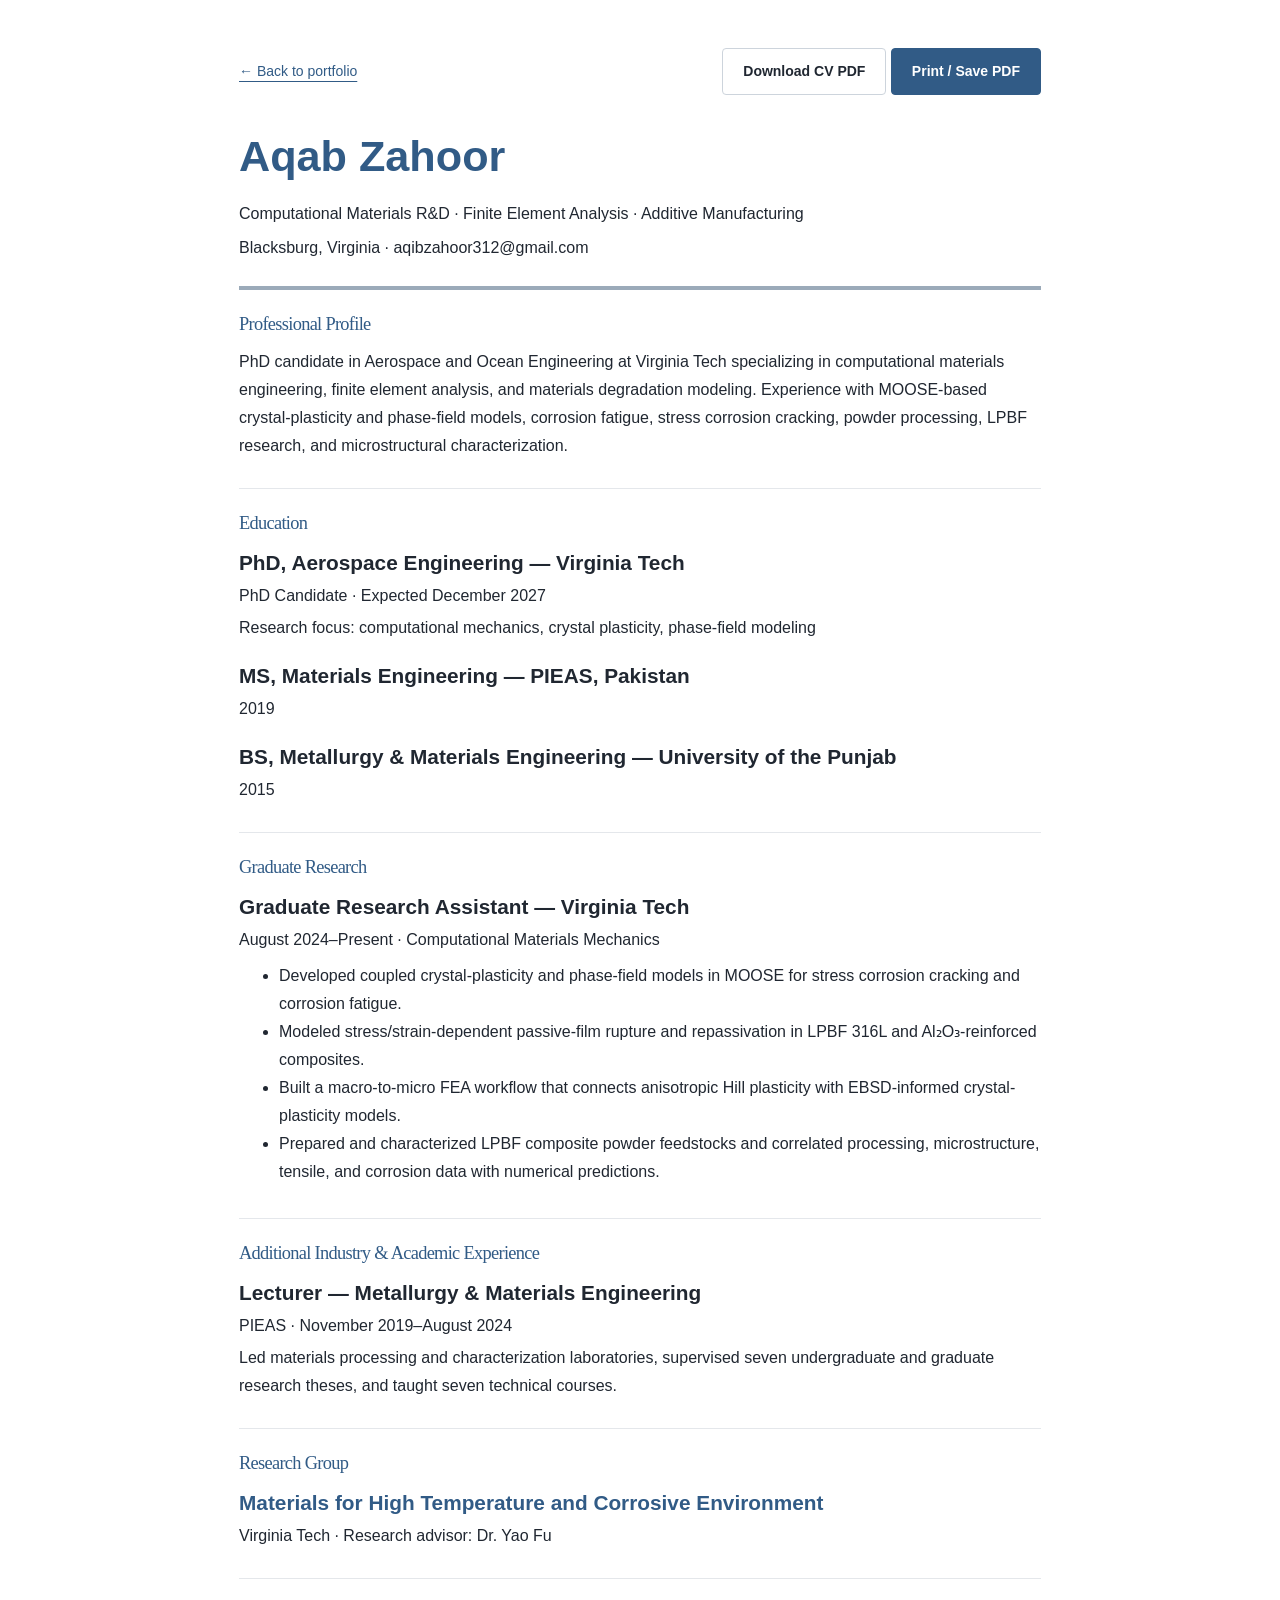
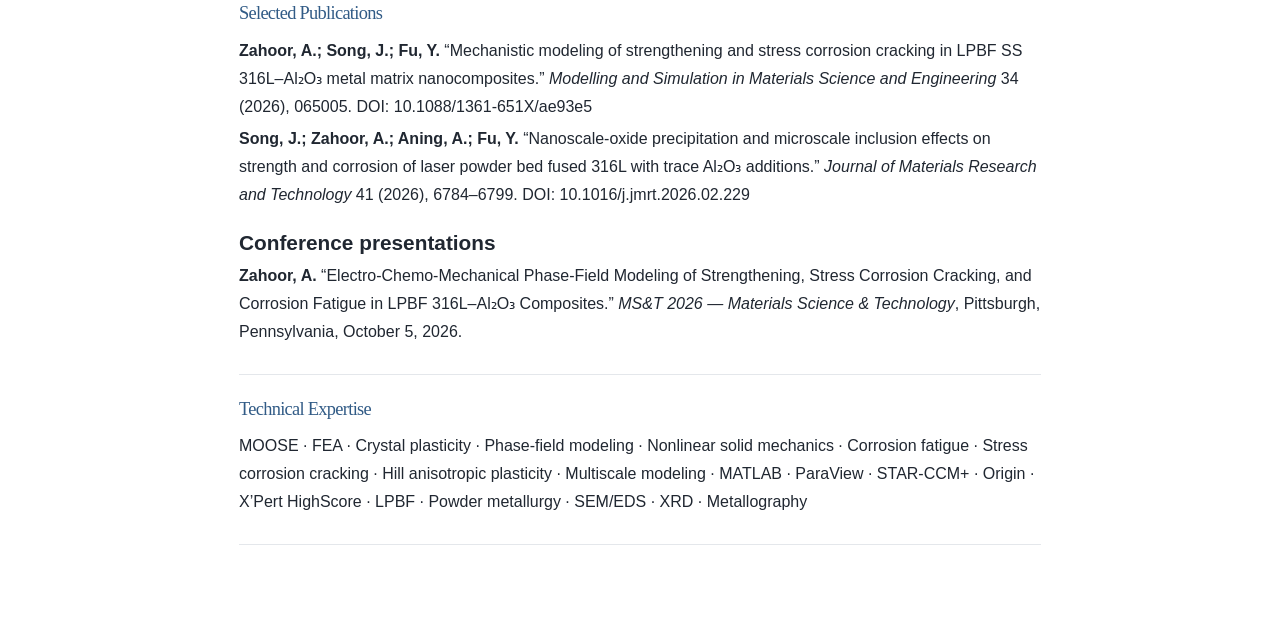
==== commit c11919ce: "Move MS&T 2026 presentation into Publications subsection" ====
--- a/cv.html
+++ b/cv.html
@@ -79,15 +79,11 @@
         <p>Virginia Tech · Research advisor: Dr. Yao Fu</p>
       </section>
       <section class="cv-section">
-        <h2>Conference Presentation</h2>
-        <h3>MS&amp;T 2026 — Materials Science &amp; Technology</h3>
-        <p>October 5, 2026 · Pittsburgh, Pennsylvania, USA</p>
-        <p>“Electro-Chemo-Mechanical Phase-Field Modeling of Strengthening, Stress Corrosion Cracking, and Corrosion Fatigue in LPBF 316L–Al₂O₃ Composites.”</p>
-      </section>
-      <section class="cv-section">
         <h2>Selected Publications</h2>
         <p><strong>Zahoor, A.; Song, J.; Fu, Y.</strong> “Mechanistic modeling of strengthening and stress corrosion cracking in LPBF SS 316L–Al₂O₃ metal matrix nanocomposites.” <em>Modelling and Simulation in Materials Science and Engineering</em> 34 (2026), 065005. DOI: 10.1088/1361-651X/ae93e5</p>
         <p><strong>Song, J.; Zahoor, A.; Aning, A.; Fu, Y.</strong> “Nanoscale-oxide precipitation and microscale inclusion effects on strength and corrosion of laser powder bed fused 316L with trace Al₂O₃ additions.” <em>Journal of Materials Research and Technology</em> 41 (2026), 6784–6799. DOI: 10.1016/j.jmrt.2026.02.229</p>
+        <h3 style="margin-top:18px;">Conference presentations</h3>
+        <p><strong>Zahoor, A.</strong> “Electro-Chemo-Mechanical Phase-Field Modeling of Strengthening, Stress Corrosion Cracking, and Corrosion Fatigue in LPBF 316L–Al₂O₃ Composites.” <em>MS&amp;T 2026 — Materials Science &amp; Technology</em>, Pittsburgh, Pennsylvania, October 5, 2026.</p>
       </section>
 
       <section class="cv-section">
--- a/styles.css
+++ b/styles.css
@@ -21,3 +21,11 @@
 .academic-section .expertise{margin-top:42px}
 @media(max-width:1000px){.academic-columns{gap:32px}}
 @media(max-width:760px){.academic-columns,.academic-highlights{grid-template-columns:1fr;gap:27px}.academic-highlights{margin-top:28px}.academic-highlight{padding:22px}.academic-column>h3{margin-bottom:15px}}
+
+/* Conference presentations within publications */
+.conference-publications{margin-top:46px;padding-top:32px;border-top:1px solid var(--line)}
+.conference-publications>h3{font-family:Georgia,'Times New Roman',serif;font-size:1.65rem;font-weight:400;margin-bottom:21px;letter-spacing:-.3px}
+.conference-publication{border-top:1px solid var(--line)}
+.conference-publication h4{font-size:1.05rem;font-weight:550;line-height:1.6;max-width:920px}
+.academic-highlights{grid-template-columns:minmax(0,1fr);max-width:700px}
+@media(max-width:760px){.conference-publications{margin-top:35px;padding-top:25px}}
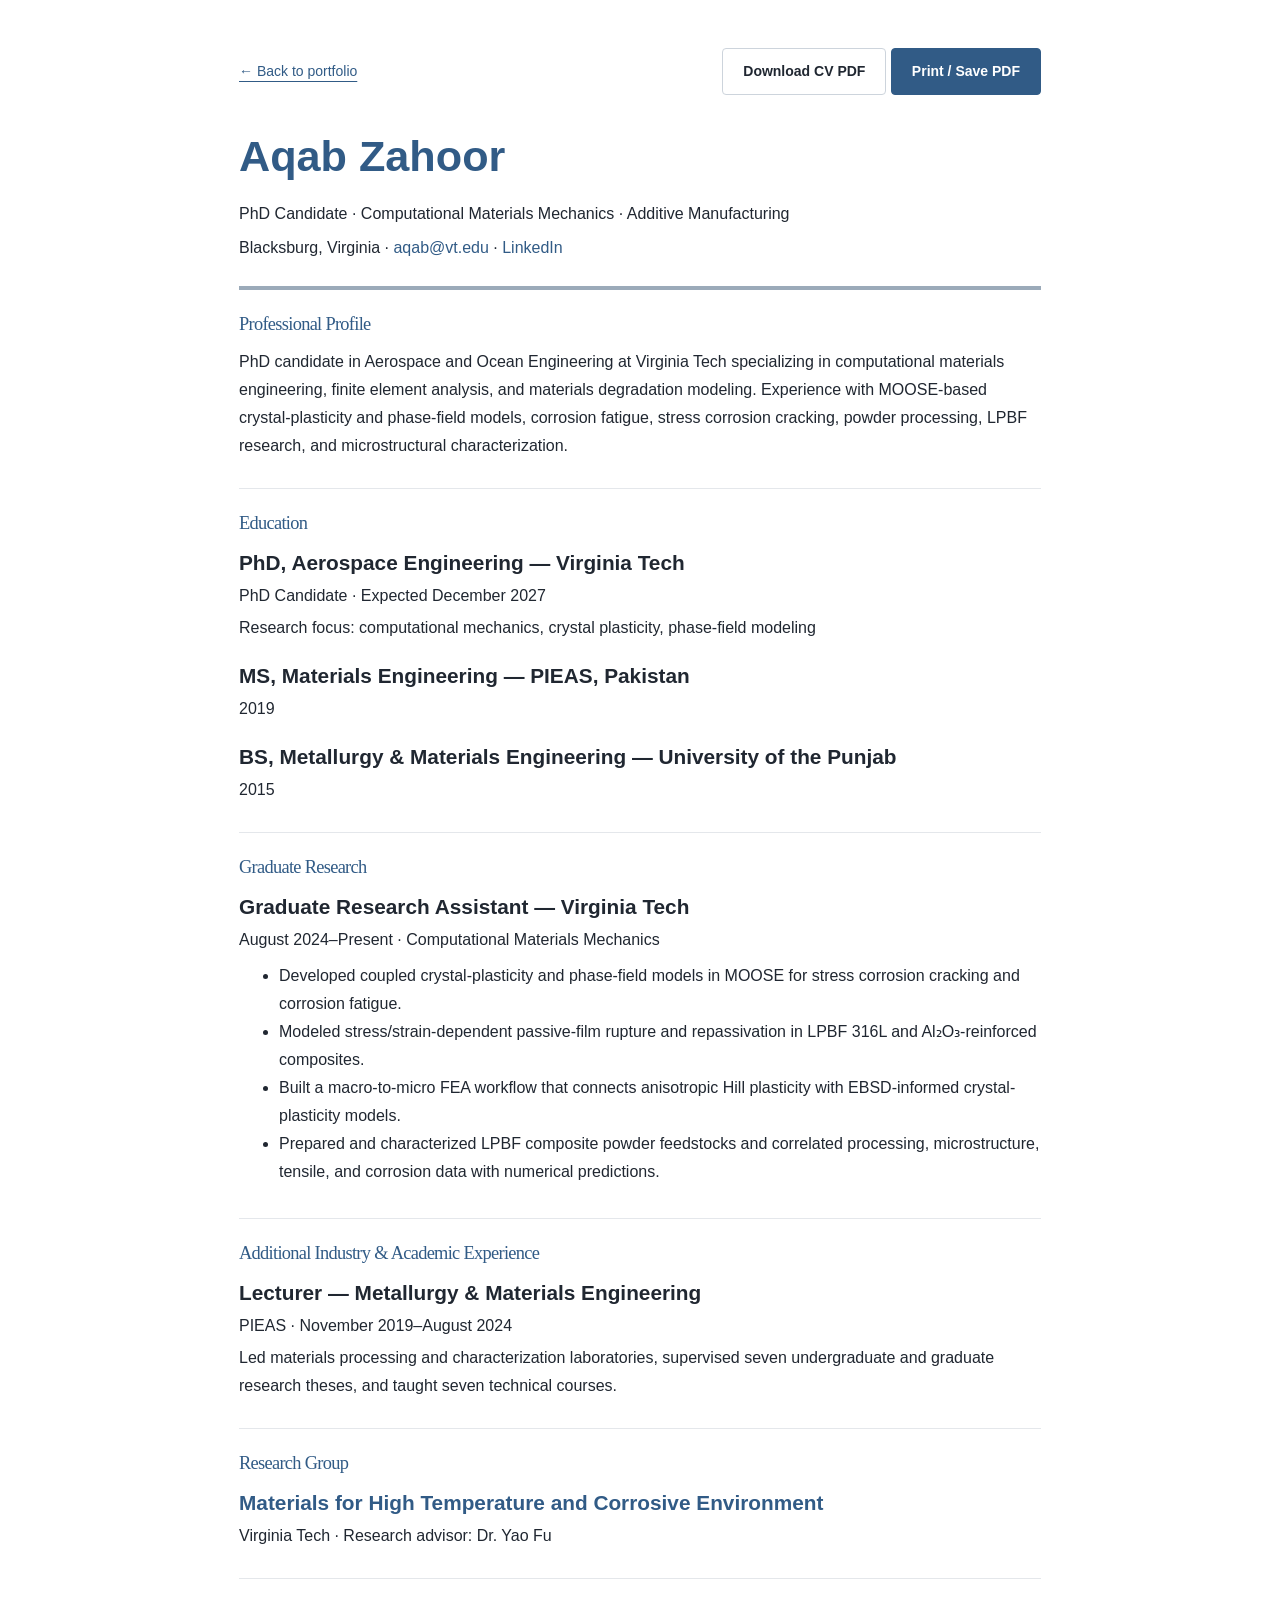
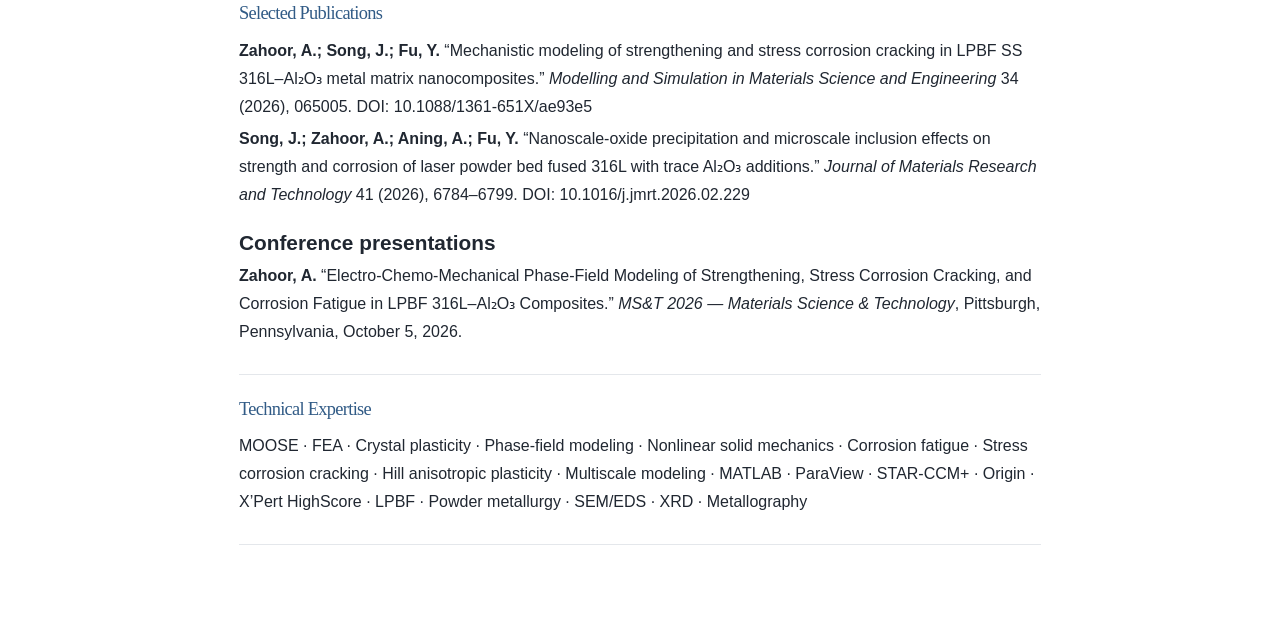
==== commit 346d5073: "Update university contact and LinkedIn on HTML CV" ====
--- a/cv.html
+++ b/cv.html
@@ -34,8 +34,8 @@
       </div>
       <header class="cv-header">
         <h1>Aqab Zahoor</h1>
-        <p>Computational Materials R&amp;D · Finite Element Analysis · Additive Manufacturing</p>
-        <p>Blacksburg, Virginia · aqibzahoor312@gmail.com</p>
+        <p>PhD Candidate · Computational Materials Mechanics · Additive Manufacturing</p>
+        <p>Blacksburg, Virginia · <a href="mailto:aqab@vt.edu">aqab@vt.edu</a> · <a href="https://www.linkedin.com/in/aqab-zahoor-2809a6250/" target="_blank" rel="noopener noreferrer">LinkedIn</a></p>
       </header>
 
       <section class="cv-section">
--- a/styles.css
+++ b/styles.css
@@ -29,3 +29,16 @@
 .conference-publication h4{font-size:1.05rem;font-weight:550;line-height:1.6;max-width:920px}
 .academic-highlights{grid-template-columns:minmax(0,1fr);max-width:700px}
 @media(max-width:760px){.conference-publications{margin-top:35px;padding-top:25px}}
+
+/* Additional research projects and categorized bibliography */
+.research-notes{grid-template-columns:repeat(2,minmax(0,1fr));gap:18px;margin-top:34px}
+.research-notes article{background:#fff;border:1px solid var(--line);padding:26px;border-radius:5px}
+.research-notes .eyebrow{font-size:.7rem;margin-bottom:7px}
+.research-notes h3{font-size:1.1rem;margin-bottom:9px}
+.research-notes p:not(.eyebrow){font-size:.93rem;line-height:1.8}
+.publication-group{margin-top:35px}
+.publication-group>h3{font-family:Georgia,'Times New Roman',serif;font-size:1.65rem;font-weight:400;letter-spacing:-.3px;margin-bottom:18px}
+.publication-group+.publication-group{margin-top:54px;padding-top:31px;border-top:1px solid var(--line)}
+.publication h4{font-size:1.08rem;font-weight:550;line-height:1.55;max-width:950px}
+.publication h4 a{color:var(--ink)}
+@media(max-width:760px){.research-notes{grid-template-columns:1fr;gap:14px}.research-notes article{padding:22px}.publication h4{font-size:1rem}.publication-group+.publication-group{margin-top:34px;padding-top:24px}}
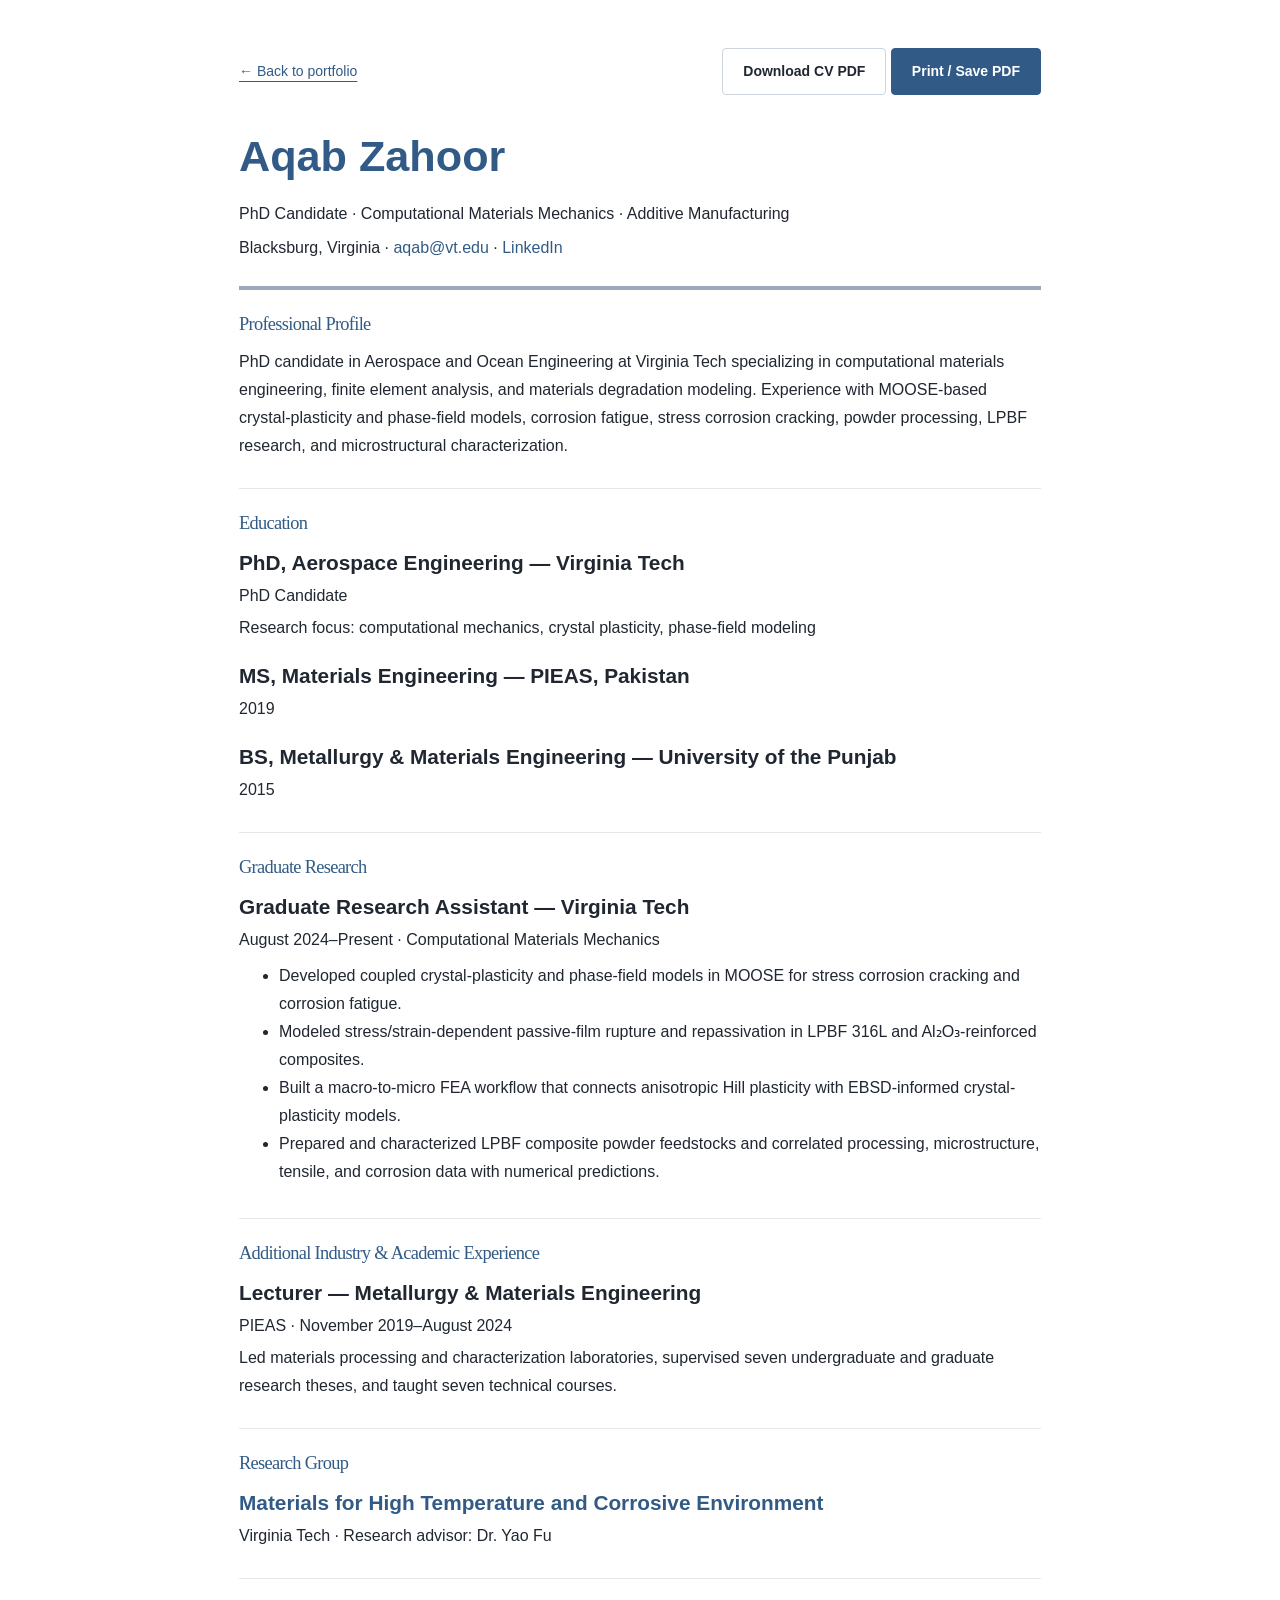
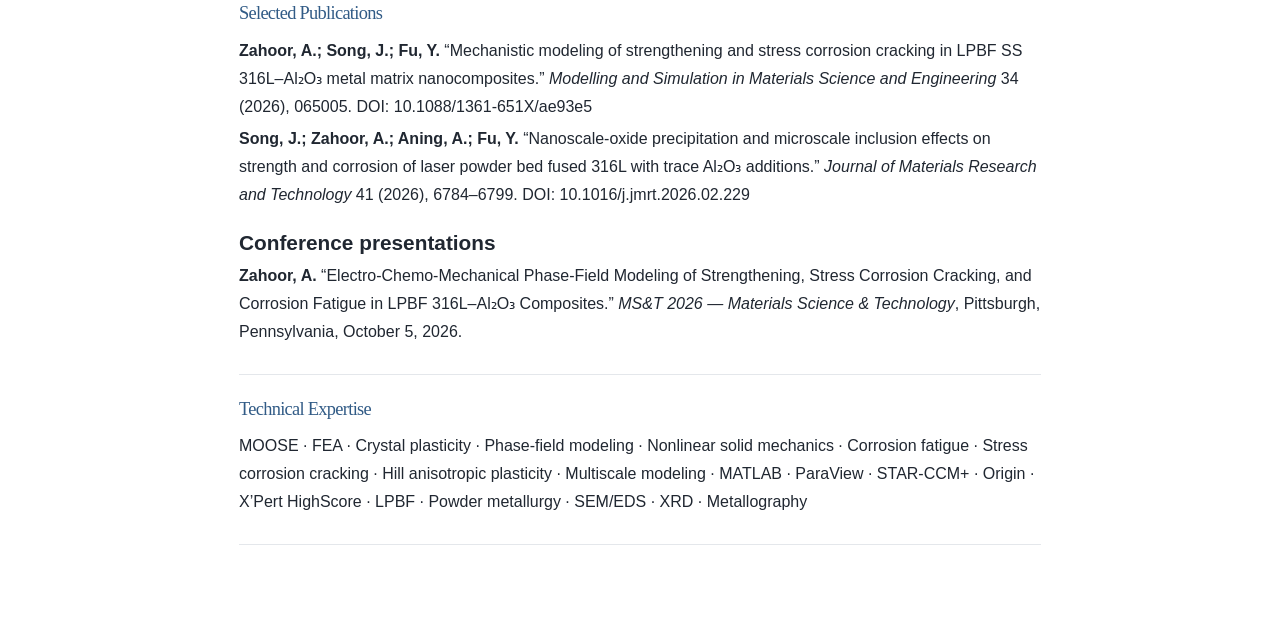
==== commit 3bff77d4: "Remove expected PhD graduation date from education" ====
--- a/cv.html
+++ b/cv.html
@@ -46,7 +46,7 @@
       <section class="cv-section">
         <h2>Education</h2>
         <h3>PhD, Aerospace Engineering — Virginia Tech</h3>
-        <p>PhD Candidate · Expected December 2027</p>
+        <p>PhD Candidate</p>
         <p>Research focus: computational mechanics, crystal plasticity, phase-field modeling</p>
         <h3 style="margin-top:18px;">MS, Materials Engineering — PIEAS, Pakistan</h3>
         <p>2019</p>
--- a/styles.css
+++ b/styles.css
@@ -42,3 +42,10 @@
 .publication h4{font-size:1.08rem;font-weight:550;line-height:1.55;max-width:950px}
 .publication h4 a{color:var(--ink)}
 @media(max-width:760px){.research-notes{grid-template-columns:1fr;gap:14px}.research-notes article{padding:22px}.publication h4{font-size:1rem}.publication-group+.publication-group{margin-top:34px;padding-top:24px}}
+
+/* Circular homepage portrait across desktop, tablet, and mobile */
+.hero{grid-template-columns:minmax(0,1fr) 290px}
+.portrait{width:290px;height:290px;justify-self:center;overflow:hidden;border-radius:50%;border:1px solid var(--line);background:#f4f6f8}
+.portrait>img,.portrait-pending{width:100%;height:100%;aspect-ratio:1;object-fit:cover;object-position:center center;border-radius:50%}
+@media(max-width:1000px){.hero{grid-template-columns:minmax(0,1fr) 250px}.portrait{width:250px;height:250px}}
+@media(max-width:760px){.hero{grid-template-columns:1fr}.portrait{width:150px;height:150px;justify-self:start;align-self:start}.portrait>img,.portrait-pending{width:100%;height:100%}}
